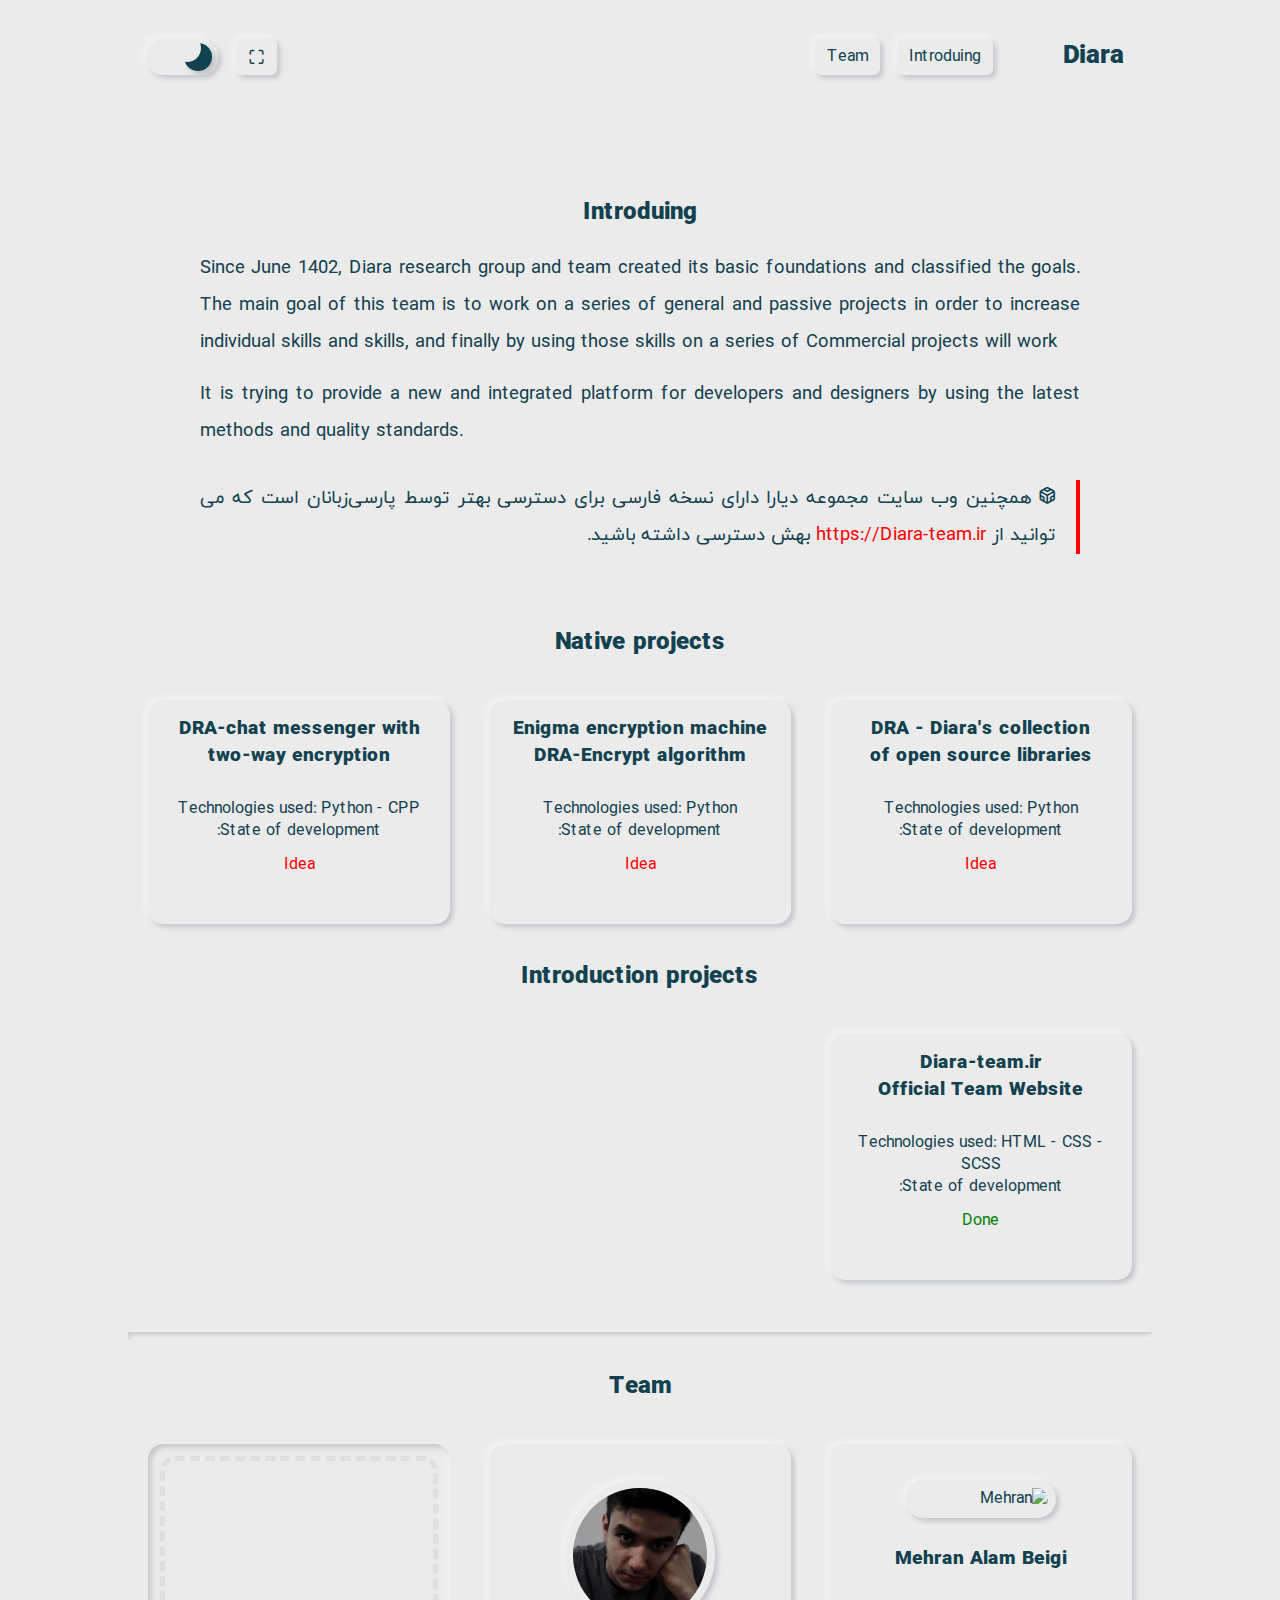
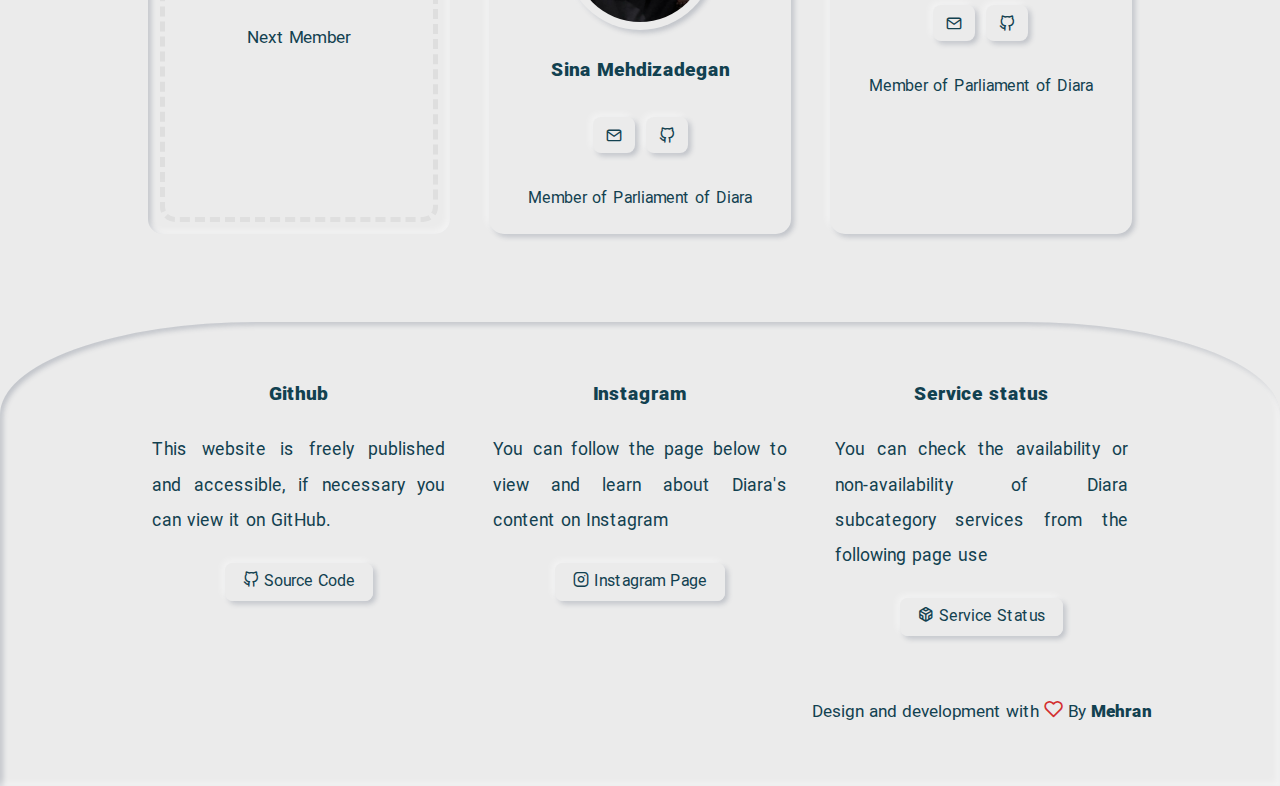
==== en-index.html @ 8d0b40ff "Update en-index.html" ====
<!doctype html>
<html lang="en">

<head>
    <meta charset="UTF-8">
    <meta name="viewport"
        content="width=device-width, user-scalable=no, initial-scale=1.0, maximum-scale=1.0, minimum-scale=1.0">
    <meta http-equiv="X-UA-Compatible" content="ie=edge">
    <title>Diara - En version</title>
    <meta name="description" content="Medical and programming service">
    <meta name="author" content="mehranalam">
    <meta property="og:locale" content="fa_IR" />
    <meta property="og:type" content="website" />
    <meta property="og:title" content="Diara" />
    <meta property="og:description" content="Medical and programming service" />
    <meta property="og:site_name" content="diara" />
    <meta property="og:image" content="/icons/android-icon-192x192.png" />
    <meta name="twitter:card" content="summary" />
    <meta name="twitter:description" content="Medical and programming service" />
    <meta name="twitter:title" content="Diara" />
    <link rel="apple-touch-icon" sizes="57x57" href="/icons/apple-icon-57x57.png">
    <link rel="apple-touch-icon" sizes="60x60" href="/icons/apple-icon-60x60.png">
    <link rel="apple-touch-icon" sizes="72x72" href="/icons/apple-icon-72x72.png">
    <link rel="apple-touch-icon" sizes="76x76" href="/icons/apple-icon-76x76.png">
    <link rel="apple-touch-icon" sizes="114x114" href="/icons/apple-icon-114x114.png">
    <link rel="apple-touch-icon" sizes="120x120" href="/icons/apple-icon-120x120.png">
    <link rel="apple-touch-icon" sizes="144x144" href="/icons/apple-icon-144x144.png">
    <link rel="apple-touch-icon" sizes="152x152" href="/icons/apple-icon-152x152.png">
    <link rel="apple-touch-icon" sizes="180x180" href="/icons/apple-icon-180x180.png">
    <link rel="icon" type="image/png" sizes="192x192" href="/icons/android-icon-192x192.png">
    <link rel="icon" type="image/png" sizes="32x32" href="/icons/favicon-32x32.png">
    <link rel="icon" type="image/png" sizes="96x96" href="/icons/favicon-96x96.png">
    <link rel="icon" type="image/png" sizes="16x16" href="/icons/favicon-16x16.png">
    <link rel="manifest" href="/manifest.json">
    <meta name="msapplication-TileColor" content="#ebebeb">
    <meta name="msapplication-TileImage" content="/ms-icon-144x144.png">
    <meta name="theme-color" content="#ebebeb">
    <meta name="google-site-verification" content="PTaoykVAQlFU-98_BluD-7KfIYrSKYPTLmRL6Z1cUIw" />
    <link rel="stylesheet" href="css/app.css?ver=1.0.4">
    <script src="js/bundle.js"></script>
</head>

<body>

    <script>
        NProgress.start();

        document.onkeydown = function (e) {
            if (event.keyCode == 123) {
                return false;
            }
            if (e.ctrlKey && e.shiftKey && e.keyCode == 'I'.charCodeAt(0)) {
                return false;
            }
            if (e.ctrlKey && e.shiftKey && e.keyCode == 'C'.charCodeAt(0)) {
                return false;
            }
            if (e.ctrlKey && e.shiftKey && e.keyCode == 'J'.charCodeAt(0)) {
                return false;
            }
            if (e.ctrlKey && e.keyCode == 'U'.charCodeAt(0)) {
                return false;
            }
        }

        window.addEventListener("contextmenu", e => {
            e.preventDefault();
            return false;
        });
    </script>

    <div class="holder">

        <header id="header">

            <a href="/" id="brand">
                <h1 class="bold">Diara</h1>
            </a>

            <ul id="widgets">
                <li class="neumorph-1 clickable desktop-only toggle-screen" title="حالت تمام‌صفحه"><i
                        class="icon-maximize toggle-screen-icon"></i></li>
                <li class="toggle-btn" id="mode-switch">
                    <input type="checkbox" id="mode-switch-toggle" checked>
                    <span></span>
                </li>
            </ul>

            <ul id="menu" class="tablet-and-up">
                <li class="neumorph-1 clickable"><a href="#section-intro">Introduing</a></li>
                <li class="neumorph-1 clickable"><a href="#section-team">Team</a></li>
            </ul>

        </header>

        <section id="section-intro" class="sections">
            <div id="intro-container">
                <h2>Introduing</h2>

                <p dir="ltr">
                    Since June 1402, Diara research group and team created its basic foundations and classified the
                    goals. The main goal of this team is to work on a series of general and passive projects in order to
                    increase individual skills and skills, and finally by using those skills on a series of Commercial
                    projects will work
                </p>

                <p dir="ltr" style="margin-top: 16px;">
                    It is trying to provide a new and integrated platform for developers and designers by using the
                    latest methods and quality standards.
                </p>

                <p dir="rtl" style="margin-top: 30px; border-right: 4px solid red; padding-right: 20px;"><i
                        class="icon-codesandbox"></i>
                    همچنین وب سایت مجموعه دیارا دارای نسخه فارسی برای دسترسی بهتر توسط پارسی‌زبانان است که می توانید از
                    <a style="color: red;" دسترسی داشته باشید. href="index.html">https://Diara-team.ir</a> بهش دسترسی
                    داشته باشید.</p>

            </div>
            </section>
        
        <section id="section-team" class="sections">

            <h2 class="title">Native projects</h2>

            <ul id="team-ul">
                <li class="neumorph-1 item-team">
                    <a href="https://github.com/Diara-Token/DRA" target="_blank">
                        <h3>DRA - Diara's collection <br> of open source libraries</h3>
                    </a>
                    <span>Technologies used: Python<br>State of development: <span style="color: red;">Idea</span></span>
                </li>

                <li class="neumorph-1 item-team">
                    <a href="https://github.com/Diara-Token/Enigma" target="_blank">
                        <h3>Enigma encryption machine<br>DRA-Encrypt algorithm</h3>
                    </a>
                    <span>Technologies used: Python<br>State of development: <span style="color: red;">Idea</span></span>
                </li>
                <li class="neumorph-1 item-team">
                    <a href="" target="_blank">
                        <h3>DRA-chat messenger with<br>two-way encryption</h3>
                    </a>
                    <span>Technologies used: Python - CPP<br>State of development: <span style="color: red;">Idea</span></span>
                </li>
            </ul>

            <h2 style="margin-top: 20px;" class="title">Introduction projects</h2>
            <ul id="team-ul">

                <li class="neumorph-1 item-team">
                    <a href="https://github.com/diara-token/diara.ir" target="_blank">
                        <h3>Diara-team.ir<br>Official Team Website</h3>
                    </a>
                    <span>Technologies used: HTML - CSS - SCSS<br>State of development: <span style="color: green;">Done</span></span>
                </li>
            </ul>
        </section>

        <hr>

        <section id="section-team" class="sections">

            <h2 class="title">Team</h2>

            <ul id="team-ul">
                <li class="neumorph-1 item-team">
                    <img class="neumorph-1 no-select" src="https://avatars.githubusercontent.com/u/77109284?v=4" alt="Mehran">
                    <a href="profile/mehran.html" target="_blank">
                        <h3>Mehran Alam Beigi</h3>
                    </a>
                    <ul>
                        <li class="neumorph-1 clickable"><a href="https://github.com/mehranalam" target="_blank"><i class="icon-github"></i></a></li>
                        <li class="neumorph-1 clickable"><a href="mailto:mehraxxn@gmail.com" target="_blank"><i class="icon-mail"></i></a></li>
                    </ul>
                    <span>Member of Parliament of Diara</span>
                </li>                
                
                <li class="neumorph-1 item-team" id="point-h">
                    <img class="neumorph-1 no-select" src="assets/images/team/IMG_20240202_164024_997.jpg" alt="sina">
                    <a href="profile/sina.html" target="_blank">
                        <h3>Sina Mehdizadegan</h3>
                    </a>
                    <ul>
                        <!-- 
                        <li class="neumorph-1 clickable"><a href="/" target="_blank"><i class="icon-instagram"></i></a>
                        </li>
                        <li class="neumorph-1 clickable"><a href="/" target="_blank"><i class="icon-tel2"></i></a></li>
                        -->
                        <li class="neumorph-1 clickable"><a href="https://github.com/ssinamm" target="_blank"><i class="icon-github"></i></a>
                        </li>
                        <li class="neumorph-1 clickable"><a href="/" target="_blank"><i class="icon-mail"></i></a></li>
                    </ul>
                    <span>Member of Parliament of Diara</span>
                </li>
                

                <li class="neumorph-1 item-team inset-1 empty">
                    <p>Next Member</p>
                </li>
            </ul>

        </section>

    </div>

    <footer class="neumorph-1 inset-1">
        <div class="holder">

            <ul>
                <li>
                    <h4>Service status</h4>

                    <p dir="ltr">You can check the availability or non-availability of Diara subcategory services from
                        the following page
                        use</p>

                    <a class="neumorph-1 clickable" href="https://status.diara.ir" target="_blank">
                        <i class="icon-codesandbox"></i>
                        Service Status
                    </a>
                </li>

                <li>
                    <h4>Instagram</h4>

                    <p dir="ltr">You can follow the page below to view and learn about Diara's content on Instagram</p>

                    <a class="neumorph-1 clickable" href="https://instagram.com/Diara_token" target="_blank">
                        <i class="icon-instagram"></i>
                        Instagram Page
                    </a>
                </li>

                <li>
                    <h4>Github</h4>

                    <p dir="ltr">This website is freely published and accessible, if necessary you can view it on
                        GitHub.</p>

                    <a class="neumorph-1 clickable" href="https://github.com/diara-token/diara.ir" target="_blank">
                        <i class="icon-github"></i>
                        Source Code
                    </a>
                </li>
            </ul>

            <p align="center" id="copyright">Design and development with <i class="icon-heart"></i> By <a
                    href="https://github.com/Mehranalam" target="_blank">Mehran</a></p>
        </div>
    </footer>

            </div>
    <div id="back-to-top"><i class="icon-chevron-up"></i></div>

    <div id="fake-blur"></div>

    <script>
        let targets = [
            ['iphone-container', 'point-b', 800, 'bottom', 'bottom'],
            ['point-b', 'point-c', -250, 'right', 'bottom'],
            ['point-c', 'point-d', -250, 'right', 'top'],
            ['point-d', 'point-e', 200, 'bottom', 'bottom'],
            ['point-e', 'point-g', -200, 'right', 'top'],
            // [ 'point-f', 'point-g', 500, 'bottom', 'right' ],
            ['point-g', 'point-h', 1000, 'bottom', 'right'],
        ];

        let toggle_screens = document.getElementsByClassName('toggle-screen');
        let toggle_screen_icons = document.getElementsByClassName('toggle-screen-icon');

        for (let x = 0; x < toggle_screens.length; x++) {

            toggle_screens[x].addEventListener('click', function () {

                var elem = elem || document.documentElement;
                if (!document.fullscreenElement && !document.mozFullScreenElement &&
                    !document.webkitFullscreenElement && !document.msFullscreenElement) {
                    if (elem.requestFullscreen) {
                        elem.requestFullscreen();
                    } else if (elem.msRequestFullscreen) {
                        elem.msRequestFullscreen();
                    } else if (elem.mozRequestFullScreen) {
                        elem.mozRequestFullScreen();
                    } else if (elem.webkitRequestFullscreen) {
                        elem.webkitRequestFullscreen(Element.ALLOW_KEYBOARD_INPUT);
                    }
                } else {
                    if (document.exitFullscreen) {
                        document.exitFullscreen();
                    } else if (document.msExitFullscreen) {
                        document.msExitFullscreen();
                    } else if (document.mozCancelFullScreen) {
                        document.mozCancelFullScreen();
                    } else if (document.webkitExitFullscreen) {
                        document.webkitExitFullscreen();
                    }
                }

            })

        }

        let Fullscreen = false;

        document.addEventListener("fullscreenchange", function () {
            if (Fullscreen) {
                for (let x = 0; x < toggle_screens.length; x++) {
                    toggle_screen_icons[x].classList.remove('icon-minimize');
                    toggle_screens[x].classList.remove('inset-1');
                    toggle_screen_icons[x].classList.add('icon-maximize');
                    toggle_screens[x].title = "حالت تمام‌صفحه";
                }
                Fullscreen = false;
            } else {
                for (let x = 0; x < toggle_screens.length; x++) {
                    toggle_screen_icons[x].classList.remove('icon-maximize');
                    toggle_screen_icons[x].classList.add('icon-minimize');
                    toggle_screens[x].classList.add('inset-1');
                    toggle_screens[x].title = "حالت عادی";
                }
                Fullscreen = true;
            }
        });

        var _Cookies$get;

        let Mode = (_Cookies$get = Cookies.get('developix-mode')) !== null && _Cookies$get !== void 0 ? _Cookies$get : 'light';

        const ModeSwitch = document.getElementById('mode-switch-toggle');

        ModeSwitch.addEventListener('change', (event) => {
            SwitchMode();
        });

        const SwitchMode = (reverse = false) => {

            if (reverse) {
                if (Mode === 'light') {
                    setLightMode();
                } else {
                    setDarkMode();
                }
            } else {
                if (Mode === 'light') {
                    setDarkMode();
                } else {
                    setLightMode();
                }
            }

        };

        const setDarkMode = () => {
            document.body.classList.add('dark');
            Cookies.set('developix-mode', 'dark', { expires: 30, path: '' });
            Mode = 'dark';
            ModeSwitch.checked = false;
            document.querySelector("meta[name=theme-color]").setAttribute("content", "#2d2d2d");
            document.querySelector("meta[name=msapplication-TileColor]").setAttribute("content", "#2d2d2d");
            NotifyMode('dark');
        };

        const setLightMode = () => {
            document.body.classList.remove('dark');
            Cookies.set('developix-mode', 'light', { expires: 30, path: '' });
            Mode = 'light';
            ModeSwitch.checked = true;
            document.querySelector("meta[name=theme-color]").setAttribute("content", "#ebebeb");
            document.querySelector("meta[name=msapplication-TileColor]").setAttribute("content", "#ebebeb");
            NotifyMode('light');
        };

        SwitchMode(true);

        window.addEventListener("storage", ReceiveMode);

        function NotifyMode(message) {
            localStorage.setItem('message', JSON.stringify(message));
        }

        function ReceiveMode(ev) {
            if (ev.key === 'message') {
                let message = JSON.parse(ev.newValue);

                switch (message) {
                    case "dark":
                        setDarkMode();
                        break;
                    case "light":
                        setLightMode();
                        break;
                }

            }
        }

        function DrawArrow(a, b, d4 = null, start, end) {

            let line_svg = document.createElementNS("http://www.w3.org/2000/svg", "svg");
            line_svg.setAttribute("viewBox", "0 0 " + document.body.offsetWidth + " " + Math.max(document.body.scrollHeight, document.body.offsetHeight, document.documentElement.clientHeight, document.documentElement.scrollHeight, document.documentElement.offsetHeight));
            line_svg.classList.add('line-svg');

            let path = document.createElementNS('http://www.w3.org/2000/svg', 'path');

            let d1, d2, d3, d5, d6;

            if (start === 'bottom') {

                d1 = a.offsetLeft + (a.offsetWidth / 2);
                d2 = a.offsetTop + a.offsetHeight;

            } else if (start === 'left') {

                d1 = a.offsetLeft + 10;
                d2 = a.offsetTop + (a.offsetHeight / 2);

            } else if (start === 'right') {

                d1 = a.offsetLeft + a.offsetWidth - 10;
                d2 = a.offsetTop + (a.offsetHeight / 2);

            } else if (start === 'top') {

                d1 = a.offsetLeft + (a.offsetWidth / 2);
                d2 = a.offsetTop + 10;

            }

            if (end === 'bottom') {

                d5 = (b.offsetLeft + (b.offsetWidth / 2)) - d1;
                d6 = (b.offsetTop + b.offsetHeight) - d2;

            } else if (end === 'left') {

                d5 = (b.offsetLeft) - d1;
                d6 = (b.offsetTop + (b.offsetHeight / 2)) - d2;

            } else if (end === 'right') {

                d5 = (b.offsetLeft + b.offsetWidth) - d1;
                d6 = (b.offsetTop + (b.offsetHeight / 2)) - d2;

            } else if (end === 'top') {

                d5 = (b.offsetLeft + (b.offsetWidth / 2)) - d1;
                d6 = (b.offsetTop) - d2 + 10;
            }


            d3 = d5 / 2;

            if (d4 === null) {
                d4 = d5;
            }

            let d = `M ${d1} ${d2} q ${d3} ${d4} ${d5} ${d6}`;

            path.setAttributeNS(null, "d", d);
            path.setAttribute('stroke', 'gray');
            path.setAttribute('stroke-width', '5');
            path.setAttribute('stroke-dasharray', '10');
            path.setAttribute('fill', 'none');

            line_svg.appendChild(path);
            document.body.appendChild(line_svg);

        }

        function DrawArrows() {

            let CurrentArrows = document.querySelectorAll('.line-svg');

            for (let i = 0; i < CurrentArrows.length; i++) {

                CurrentArrows[i].remove();

            }

            for (let i = 0; i < targets.length; i++) {

                setTimeout(function () {
                    DrawArrow(document.getElementById(targets[i][0]), document.getElementById(targets[i][1]), targets[i][2], targets[i][3], targets[i][4]);
                }, 250);

            }

        }

        window.addEventListener('resize', function () {
            DrawArrows();
        });

        let images = [];

        function PreloadImages() {
            for (let i = 0; i < arguments.length; i++) {
                images[i] = new Image();
                images[i].src = PreloadImages.arguments[i];
            }
        }

        function HandleWebsiteItemClick() {

            if (!(this.classList.contains('open')) && !(document.body.classList.contains('blur'))) {

                let img = this.children[1].children[0];
                if (img.src.endsWith('-Thumbnail.png')) {
                    img.src = img.src.replace('-Thumbnail.png', '.png');
                }

                this.classList.remove('clickable');
                this.classList.add('open');

                setTimeout(function () {
                    document.getElementById('fake-blur').style.display = 'block';
                    document.body.classList.add('blur');
                }, 100);

                this.children[0].addEventListener('click', function () {
                    CloseWebsitePopup(this.parentElement);
                });

            }

        }

        function CloseWebsitePopup(element) {

            let img = element.children[1].children[0];
            if (!(img.src.endsWith('-Thumbnail.png'))) {
                img.src = img.src.replace('.png', '-Thumbnail.png');
            }

            element.classList.add('clickable');

            element.classList.remove('open');

            setTimeout(function () {
                document.getElementById('fake-blur').style.display = 'none';
                document.body.classList.remove('blur');
            }, 100);

        }

        let website_items = document.querySelectorAll('.item-website');

        for (let i = 0; i < website_items.length; i++) {

            website_items[i].addEventListener('click', HandleWebsiteItemClick);

        }

        document.getElementById('fake-blur').addEventListener('click', function () {

            CloseWebsitePopup(document.querySelector('.open'));

        });

        PreloadImages(
            "assets/images/screenshots/Ronio.png",
            "assets/images/screenshots/Smusher.png",
            "assets/images/screenshots/Filito.png",
        );

        DrawArrows();

        function ScrollEvent() {

            if (window.scrollY <= 200) {

                document.getElementById('back-to-top').style.display = 'none';

            } else {

                document.getElementById('back-to-top').style.display = 'block';

            }

        }

        document.addEventListener('scroll', ScrollEvent);

        document.getElementById('back-to-top').addEventListener('click', function () {
            window.scrollTo({ top: 0, behavior: 'smooth' });
        });
    </script>

    <!-- Global site tag (gtag.js) - Google Analytics -->
    <script async src="https://www.googletagmanager.com/gtag/js?id=G-DR2YQLRZVB"></script>
    <script>
        window.dataLayer = window.dataLayer || [];
        function gtag() { dataLayer.push(arguments); }
        gtag('js', new Date());

        gtag('config', 'G-DR2YQLRZVB');
    </script>

    <script>NProgress.done()</script>

</body>

</html>
---- css/app.css ----
@charset "UTF-8";
@font-face {
  font-family: "IRANYekan";
  font-weight: normal;
  src: url("../assets/fonts/IRANYekan/woff/IRANYekanWebRegular.woff") format("woff");
}
@font-face {
  font-family: "IRANYekan";
  font-weight: bold;
  src: url("../assets/fonts/IRANYekan/woff/IRANYekanWebExtraBold.woff") format("woff");
}
@font-face {
  font-family: "Developix";
  src: url("../assets/fonts/Developix/Developix.eot?b05ak6");
  src: url("../assets/fonts/Developix/Developix.eot?b05ak6#iefix") format("embedded-opentype"), url("../assets/fonts/Developix/Developix.ttf?b05ak6") format("truetype"), url("../assets/fonts/Developix/Developix.woff?b05ak6") format("woff"), url("../assets/fonts/Developix/Developix.svg?b05ak6#Developix") format("svg");
  font-weight: normal;
  font-style: normal;
  font-display: block;
}
[class^=icon-], [class*=" icon-"] {
  /* use !important to prevent issues with browser extensions that change fonts */
  font-family: "Developix" !important;
  speak: never;
  font-style: normal;
  font-weight: normal;
  font-variant: normal;
  text-transform: none;
  line-height: 1;
  -webkit-font-smoothing: antialiased;
  -moz-osx-font-smoothing: grayscale;
}

.icon-seo:before {
  content: "\e900";
}

.icon-react:before {
  content: "\e901";
}

.icon-vue-dot-js:before {
  content: "\e902";
}

.icon-cplusplus:before {
  content: "\e903";
}

.icon-chevron-up:before {
  content: "\e904";
}

.icon-maximize:before {
  content: "\e905";
}

.icon-minimize:before {
  content: "\e906";
}

.icon-star:before {
  content: "\e907";
}

.icon-wordpress:before {
  content: "\e908";
}

.icon-aperture:before {
  content: "\e909";
}

.icon-linux-2:before {
  content: "\e90a";
}

.icon-codesandbox:before {
  content: "\e90b";
}

.icon-command:before {
  content: "\e90c";
}

.icon-tel2:before {
  content: "\e90d";
}

.icon-zap:before {
  content: "\e90e";
}

.icon-user:before {
  content: "\e90f";
}

.icon-github:before {
  content: "\e910";
}

.icon-ga4:before {
  content: "\e911";
}

.icon-globe:before {
  content: "\e912";
}

.icon-user-check:before {
  content: "\e913";
}

.icon-py:before {
  content: "\e914";
}

.icon-heart:before {
  content: "\e915";
}

.icon-user-plus:before {
  content: "\e916";
}

.icon-alert-circle:before {
  content: "\e917";
}

.icon-home:before {
  content: "\e918";
}

.icon-instagram:before {
  content: "\e919";
}

.icon-alert-octagon:before {
  content: "\e91a";
}

.icon-life-buoy:before {
  content: "\e91b";
}

.icon-pen-tool:before {
  content: "\e91c";
}

.icon-settings:before {
  content: "\e91d";
}

.icon-shield:before {
  content: "\e91e";
}

.icon-slack:before {
  content: "\e91f";
}

.icon-smartphone:before {
  content: "\e920";
}

.icon-terminal:before {
  content: "\e921";
}

.icon-mail:before {
  content: "\e922";
}

.icon-php-elephant:before {
  content: "\e923";
}

.icon-rocket:before {
  content: "\e924";
}

.icon-business:before {
  content: "\e925";
}

.icon-csharp:before {
  content: "\e926";
}

.icon-go:before {
  content: "\e927";
}

.icon-java:before {
  content: "\e928";
}

.icon-deno:before {
  content: "\e929";
}

.icon-node-dot-js:before {
  content: "\e92a";
}

.icon-flutter:before {
  content: "\e92b";
}

.normal {
  font-weight: normal;
}

.bold {
  font-weight: bold;
}

:root {
  --bg-color: rgb(235, 235, 235);
  --color: #124150;
  --accent: #D32F2F;
  --neu-shadow-0: -12px -12px 12px #FFFFFF73, 12px 12px 12px rgba(45,65,85,0.3);
  --neu-shadow-inset-0: inset -12px -12px 12px #FFFFFF73, inset 12px 12px 12px rgba(45,65,85,0.3);
  --neu-shadow-1: -3px -3px 7px #FFFFFF73, 3px 3px 5px rgba(94,104,121,0.3);
  --neu-shadow-inset-1: inset -3px -3px 7px #FFFFFF73, inset 3px 3px 5px rgba(94,104,121,0.3);
  --neu-shadow-2: -5px -5px 7px #FFFFFF73, 5px 5px 7px rgba(85,95,105,0.3);
  --neu-shadow-inset-2: inset -5px -5px 7px #FFFFFF73, inset 5px 5px 7px rgba(85,95,105,0.3);
  --color-mode-switch-bg: rgb(235, 235, 235);
  --color-mode-light-switch-bg: #124150;
  --dashed-color: rgba(0,0,0,0.05);
  --symbol-red: #D32F2F;
  --symbol-green: #43A047;
  --symbol-blue: #1976D2;
  --symbol-yellow: #FFA000;
  --iphone-frame: #404040;
}

* {
  margin: 0;
  padding: 0;
  box-sizing: border-box;
  transition: background-color 0.15s, color 0.15s, fill 0.15s;
  -webkit-touch-callout: none;
  -webkit-user-select: none;
  -khtml-user-select: none;
  -moz-user-select: none;
  -ms-user-select: none;
  user-select: none;
  color: var(--color);
}

html {
  font-size: 16px;
}

body {
  background: var(--bg-color);
  font-family: "IRANYekan", serif;
  direction: rtl;
  width: 100vw !important;
  max-width: 100vw !important;
  overflow-x: hidden !important;
}

body.dark {
  --bg-color: rgb(45, 45, 45);
  --color: #f5f5f5;
  --accent: #FFA000;
  --color-mode-switch-bg: rgb(45, 45, 45);
  --color-mode-light-switch-bg: rgb(235, 235, 235);
  --dashed-color: rgba(255,255,255,0.15);
  --neu-shadow-0: -12px -12px 12px #a0a0a050, 12px 12px 12px rgba(45,45,45,0.5);
  --neu-shadow-inset-0: inset -12px -12px 12px #a0a0a050, inset 12px 12px 12px rgba(45,45,45,0.5);
  --neu-shadow-1: -3px -3px 18px #a0a0a035, 3px 3px 18px rgba(45,45,45,0.5);
  --neu-shadow-inset-1: inset -3px -3px 12px #a0a0a050, inset 3px 3px 12px rgba(45,45,45,0.5);
  --neu-shadow-2: -5px -5px 7px #a0a0a050, 5px 5px 7px rgba(45,45,45,0.5);
  --neu-shadow-inset-2: inset -5px -5px 7px #a0a0a050, inset 5px 5px 7px rgba(45,45,45,0.5);
}
body.dark #svg-frame {
  fill: #454545;
}

body.blur {
  height: 100vh;
  overflow-y: hidden;
}

body.blur .neumorph-1:not(.open), body.blur .neumorph-2:not(.open), body.blur .neumorph-0:not(.open) {
  filter: blur(10px);
}

body::-webkit-scrollbar {
  width: 12px;
}

body::-webkit-scrollbar-track {
  -webkit-box-shadow: inset 0 0 6px rgba(0, 0, 0, 0.3);
  -moz-box-shadow: inset 0 0 6px rgba(0, 0, 0, 0.3);
  box-shadow: inset 0 0 6px rgba(0, 0, 0, 0.3);
}

body::-webkit-scrollbar-thumb {
  background-color: darkgrey;
  outline: 1px solid slategrey;
}

::selection {
  background: #3BB9FF;
  color: white;
}

input::-webkit-outer-spin-button, input::-webkit-inner-spin-button {
  -webkit-appearance: none;
  margin: 0;
}

input[type=number] {
  -moz-appearance: textfield;
}

.no-select {
  -webkit-user-select: none;
  -moz-user-select: none;
  -ms-user-select: none;
  user-select: none;
  pointer-events: none;
}

a {
  text-decoration: none;
}

ul {
  list-style: none;
}

label {
  cursor: pointer;
}

.holder {
  width: 1024px;
  margin: auto;
}

.neumorph-0 {
  background: var(--bg-color);
  box-shadow: var(--neu-shadow-0);
  transition: box-shadow 0.25s ease-in-out;
}

.inset-0, .neumorph-0.clickable:hover, .neumorph-0.clickable:focus {
  box-shadow: var(--neu-shadow-inset-0);
}

.neumorph-1 {
  background: var(--bg-color);
  box-shadow: var(--neu-shadow-1);
  transition: box-shadow 0.25s ease-in-out;
}

.inset-1, .neumorph-1.clickable:hover, .neumorph-1.clickable:focus {
  box-shadow: var(--neu-shadow-inset-1);
}

.neumorph-2 {
  background: var(--bg-color);
  box-shadow: var(--neu-shadow-2);
  transition: box-shadow 0.25s ease-in-out;
}

.inset-2, .neumorph-2.clickable:hover, .neumorph-2.clickable:focus {
  box-shadow: var(--neu-shadow-inset-2);
}

.clickable {
  cursor: pointer;
}

#header {
  padding: 36px 12px 124px;
}
#header #brand {
  float: right;
  height: 42px;
}
#header #brand #dp-logo {
  float: right;
  height: 42px;
}
#header #brand #dp-logo * {
  fill: var(--color);
}
#header #brand h1 {
  float: right;
  font-size: 1.625rem;
  margin-right: 16px;
  line-height: 42px;
  height: 42px;
}
#header #brand:hover h1 {
  color: var(--accent);
}
#header #brand:hover #dp-logo * {
  fill: var(--accent);
}
#header #menu {
  float: right;
  margin-right: 64px;
}
#header #widgets {
  float: left;
  direction: ltr;
}
#header #widgets li {
  padding: 0 12px;
}
#header #widgets li i {
  line-height: 36px;
  height: 36px;
  font-size: 1.0625rem;
}
#header ul li {
  display: inline-block;
  height: 36px;
  line-height: 36px;
  margin: 3px 6px;
  border-radius: 6px;
}
#header ul li a {
  padding: 0 12px;
  font-size: 1rem;
}
#header ul li:hover a, #header ul li:hover i {
  color: var(--accent);
}

.toggle-btn {
  position: relative;
  float: left;
  width: 72px;
  height: 36px;
  border-radius: 40px !important;
  overflow: hidden !important;
  direction: ltr !important;
  margin-right: 12px !important;
  box-shadow: var(--neu-shadow-1);
}
.toggle-btn * {
  direction: ltr !important;
}
.toggle-btn *:before, .toggle-btn *:after {
  direction: ltr !important;
}
.toggle-btn input[type=checkbox] {
  width: 100%;
  height: 100%;
  position: absolute;
  top: 0;
  left: 0;
  right: 0;
  bottom: 0;
  margin: 0;
  cursor: pointer;
  opacity: 0;
  z-index: 2;
  overflow: hidden !important;
}

#mode-switch span {
  position: absolute;
  top: 0;
  right: 0;
  bottom: 0;
  left: 0;
  overflow: hidden !important;
  opacity: 1;
  background-color: #fff;
  border-radius: 40px;
  transition: 0.2s ease background-color, 0.2s ease opacity;
}

#mode-switch span:before, #mode-switch span:after {
  content: "";
  position: absolute;
  top: 4px;
  width: 28px;
  height: 28px;
  border-radius: 50%;
  transition: 0.5s ease transform, 0.2s ease background-color;
  overflow: hidden !important;
}

#mode-switch span:before {
  background-color: var(--color-mode-light-switch-bg);
  transform: translate(-28px, 0px);
  z-index: 1;
  overflow: hidden !important;
}

#mode-switch span:after {
  background-color: var(--color-mode-switch-bg);
  transform: translate(4px, 0px);
  z-index: 0;
  overflow: hidden !important;
  box-shadow: var(--neu-shadow-2);
}

#mode-switch input[type=checkbox]:checked + span {
  background-color: var(--color-mode-switch-bg);
  overflow: hidden !important;
}

#mode-switch input[type=checkbox]:active + span {
  opacity: 0.5;
  overflow: hidden !important;
}

#mode-switch input[type=checkbox]:checked + span:before {
  background-color: var(--color-mode-switch-bg);
  transform: translate(27px, -9px);
  overflow: hidden !important;
}

#mode-switch input[type=checkbox]:checked + span:after {
  background-color: var(--color-mode-light-switch-bg);
  transform: translate(38px, 0px);
  overflow: hidden !important;
}

.sections {
  float: right;
  width: 100%;
  padding: 24px 0 36px;
}
.sections .title {
  float: right;
  width: 100%;
  margin: 0 0 24px;
  padding: 0;
  text-align: center;
  font-size: 1.5rem;
}

#a, #b {
  float: right;
  background: red;
  margin: 256px;
  text-align: center;
  padding: 32px;
  color: white;
}

#b {
  background: blue;
  margin: 512px;
}

#fake-blur {
  position: fixed;
  top: 0;
  bottom: 0;
  left: 0;
  right: 0;
  z-index: 5;
  display: none;
  background: var(--bg-color);
  opacity: 0.5;
}

hr {
  float: right;
  width: 100%;
  margin: 0 0 6px;
  outline: none;
  border: none;
  box-shadow: var(--neu-shadow-inset-1);
  height: 8px;
  background: var(--bg-color);
}

.line-svg {
  position: absolute;
  top: 0;
  left: 0;
  right: 0;
  z-index: -1;
}
.line-svg path {
  stroke: var(--dashed-color);
}

#section-intro #iphone-container {
  float: left;
  width: 40%;
}
#section-intro #iphone-container svg {
  float: right;
  width: 100%;
}
#section-intro #intro-container {
  float: right;
  width: 86%;
  margin: 12px 7%;
}
#section-intro #intro-container h2 {
  text-align: center;
  margin-bottom: 20px;
}
#section-intro #intro-container p {
  float: right;
  width: 100%;
  font-size: 1.15rem;
  line-height: 2;
  text-align: justify;
}

#section-groups ul {
  float: right;
  width: 100%;
  padding: 24px 0 0;
}
#section-groups ul li {
  float: right;
  width: 21%;
  margin: 18px 2%;
  border-radius: 15px;
  padding: 0;
}
#section-groups ul li a {
  float: right;
  width: 100%;
  padding: 12px;
}
#section-groups ul li a:hover i {
  color: var(--accent);
}
#section-groups ul li a i {
  float: right;
  width: 100%;
  font-size: 2.5rem;
  text-align: center;
  padding: 24px 0;
  transition: color 0.25s;
}
#section-groups ul li a h3 {
  float: right;
  width: 100%;
  font-size: 1rem;
  text-align: center;
}
#section-groups ul li a span {
  float: right;
  width: 100%;
  font-size: 0.925rem;
  padding: 16px 0 12px;
  text-align: center;
}

#section-websites ul {
  float: right;
  width: 100%;
  padding: 24px 0 0;
}
#section-websites ul li {
  float: left;
  width: 30%;
  margin: 16px 1.6666%;
  padding: 12px;
  border-radius: 20px;
  overflow: hidden;
  transition: all 0.15s;
  direction: ltr;
}
#section-websites ul li:hover img, #section-websites ul li:focus img {
  opacity: 0.9;
}
#section-websites ul li:hover h3, #section-websites ul li:focus h3 {
  color: var(--accent);
}
#section-websites ul li button, #section-websites ul li a {
  display: none;
}
#section-websites ul li div {
  border-radius: 20px;
  overflow: hidden;
}
#section-websites ul li img {
  float: left;
  width: 100%;
  padding: 0;
  margin: 0;
  transition: opacity 0.15s;
}
#section-websites ul li h3 {
  float: right;
  width: 100%;
  padding: 16px 0 8px;
  text-align: center;
  margin: 0;
  font-size: 1.2rem;
}
#section-websites ul li.open {
  position: fixed;
  z-index: 10;
  width: 1024px;
  overflow-y: scroll;
  top: 16px;
  max-height: calc(100vh - 64px);
  left: calc(50vw - 536px);
}
#section-websites ul li.open div {
  overflow-y: scroll;
  width: 100%;
  max-height: 576px;
}
#section-websites ul li.open h3 {
  float: right;
  width: auto;
  text-align: right;
  padding-right: 24px;
}
#section-websites ul li.open a {
  float: left;
  display: block;
  font-size: 1rem;
  margin: 10px 0 0 6px;
  border-radius: 6px;
  padding: 8px 16px;
  box-shadow: var(--neu-shadow-1);
  cursor: pointer;
}
#section-websites ul li.open a:hover {
  box-shadow: var(--neu-shadow-inset-1);
}
#section-websites ul li.open button {
  box-shadow: -3px -3px 7px rgba(255, 255, 255, 0.4509803922), 3px 3px 5px rgba(45, 65, 85, 0.3);
  outline: none;
  border: none;
  background: var(--accent);
  float: right;
  width: 16px;
  height: 16px;
  display: block;
  border-radius: 100px;
  margin: 6px 6px 12px;
  cursor: pointer;
}
#section-websites ul li.open button:hover, #section-websites ul li.open button:focus {
  box-shadow: inset -3px -3px 7px rgba(255, 255, 255, 0.4509803922), inset 3px 3px 5px rgba(45, 65, 85, 0.3);
}

#section-bots ul {
  padding: 16px 5%;
  float: right;
  width: 100%;
  display: grid;
  grid-template-columns: repeat(2, 1fr);
  grid-gap: 0 24px;
}
#section-bots li {
  float: right;
  padding: 16px;
}
#section-bots li img {
  float: right;
  height: 108px;
  border-radius: 20px;
  padding: 8px;
  background: var(--bg-color);
  margin-bottom: 32px;
}
#section-bots li h3 {
  float: right;
  width: calc(100% - 108px);
  height: 108px;
  line-height: 108px;
  font-size: 1.25rem;
  padding-right: 16px;
}
#section-bots li p {
  float: right;
  width: 100%;
  font-size: 1.025rem;
  padding: 8px 0;
}
#section-bots li p::before {
  content: "⭕";
  display: inline-block;
  margin-left: 0.25rem;
}
#section-bots li a {
  float: right;
  border-radius: 8px;
  padding: 8px 16px;
  margin: 24px 0 0 24px;
}
#section-bots li a:hover {
  color: var(--accent);
}
#section-bots #bot-codilobot {
  position: relative;
}
#section-bots #bot-codilobot:before {
  content: "";
  position: absolute;
  width: 8px;
  margin: 16px 0;
  outline: none;
  border: none;
  box-shadow: var(--neu-shadow-inset-1);
  height: 100%;
  top: 0;
  right: -18px;
  background: var(--bg-color);
}

#section-team #team-ul {
  float: right;
  width: 100%;
  display: grid;
  grid-template-columns: repeat(3, 1fr);
  grid-gap: 0 4%;
  padding: 16px 2%;
}
#section-team li.item-team {
  overflow: hidden;
  border-radius: 15px;
}
#section-team li.item-team img {
  float: right;
  width: 50%;
  margin: 36px 25% 12px;
  border-radius: 100px;
  background: var(--bg-color);
  padding: 8px;
}
#section-team li.item-team h3 {
  float: right;
  width: 100%;
  font-size: 1.2rem;
  text-align: center;
  padding: 0;
  margin: 16px 0;
}
#section-team li.item-team h3:hover {
  color: var(--accent);
}
#section-team li.item-team ul {
  float: right;
  width: 100%;
  text-align: center;
  padding: 16px 0;
}
#section-team li.item-team ul li {
  width: 42px;
  height: 36px;
  line-height: 42px;
  text-align: center;
  display: inline-block;
  border-radius: 8px;
  margin: 0 3px;
}
#section-team li.item-team ul li a {
  float: right;
  width: 100%;
  height: 100%;
}
#section-team li.item-team ul li:hover i {
  color: var(--accent);
}
#section-team li.item-team span {
  float: right;
  width: 100%;
  text-align: center;
  padding: 12px 12px 24px;
}
#section-team li.empty {
  padding: 12px;
}
#section-team li.empty p {
  float: right;
  width: 100%;
  height: 100%;
  display: flex;
  flex-direction: column;
  justify-content: center;
  border: 5px dashed var(--dashed-color);
  border-radius: 15px;
  text-align: center;
  font-size: 1.075rem;
}

footer {
  float: right;
  width: 100%;
  margin: 36px 0 0;
  padding: 36px 0;
  border-radius: 20% 20% 0% 0%/20% 20% 0% 0%;
}
footer ul {
  float: right;
  width: 100%;
  padding: 12px 0 36px;
}
footer ul li {
  float: right;
  width: 33.33333%;
  margin: 0;
  padding: 12px 24px;
  text-align: center;
}
footer ul li p {
  float: right;
  width: 100%;
  font-size: 1.1rem;
  line-height: 2;
  text-align: justify;
  margin-bottom: 32px;
}
footer ul li h4 {
  float: right;
  width: 100%;
  font-size: 1.2rem;
  text-align: center;
  padding-bottom: 24px;
}
footer ul li a {
  padding: 8px 18px;
  border-radius: 8px;
}
footer ul li a:hover {
  color: var(--accent);
}
footer ul li a:hover i {
  color: var(--accent);
}
footer #EM-Copyright {
  float: left;
  line-height: 42px;
  height: 42px;
  width: 42px;
  margin: 16px 0;
  border-radius: 10px;
  border: none;
  text-align: center;
  transition: 0.15s all;
}
footer #EM-Copyright svg {
  margin-top: 9px;
  height: 24px;
}
footer #EM-Copyright svg path {
  transition: 0.15s all;
  fill: var(--accent);
}
footer #copyright {
  float: right;
  line-height: 42px;
  height: 42px;
  margin: 16px 0;
  font-size: 1.075rem;
}
footer #copyright i {
  color: var(--accent);
  font-size: 1.2rem;
}
footer #copyright a {
  font-weight: bold;
}
footer #copyright a:hover {
  color: var(--accent);
}

#section-intro-bot #intro-container {
  float: left;
  width: 55%;
  margin: 24px 5% 0 5%;
}
#section-intro-bot #intro-container h2 {
  float: right;
  width: 100%;
  margin: 0 0 18px;
  font-size: 1.5rem;
  text-align: right;
}
#section-intro-bot #intro-container p {
  float: right;
  width: 100%;
  font-size: 1.15rem;
  line-height: 2;
  text-align: justify;
}
#section-intro-bot .bot-image {
  float: right;
  width: 27%;
  margin: 0 6% 0 2%;
  border: 10px solid var(--bg-color);
  border-radius: 35px;
  overflow: hidden;
}

#section-levels .masonry {
  float: right;
  width: 33.33333%;
  margin: 0;
  padding: 0 24px;
}
#section-levels .masonry div {
  float: right;
  width: 100%;
  border-radius: 15px;
  margin: 18px 0;
  text-align: center;
}
#section-levels .masonry div i {
  float: right;
  width: 100%;
  font-size: 3.5rem;
  padding: 36px 0 12px;
}
#section-levels .masonry div h3 {
  float: right;
  width: 100%;
  padding: 12px 0;
  font-size: 1.2rem;
}
#section-levels .masonry div ul {
  float: right;
  width: 100%;
  padding: 0 0 16px;
}
#section-levels .masonry div ul li {
  float: right;
  width: 100%;
  padding: 6px 0;
  font-size: 1rem;
}

#section-basics li {
  float: right;
  width: 50%;
  padding: 16px;
}
#section-basics li div {
  float: right;
  width: 100%;
  border-radius: 12px;
  margin: 16px 0;
  padding: 16px;
}
#section-basics li div h3 {
  float: right;
  width: 100%;
  text-align: right;
  font-size: 1.2rem;
  padding: 6px 0 12px;
}
#section-basics li div p {
  float: right;
  width: 100%;
  font-size: 1rem;
  line-height: 2;
  text-align: justify;
}

#section-tutorials li {
  float: left;
  width: 30%;
  margin: 16px 1.6666%;
  position: relative;
}
#section-tutorials li h3 {
  float: right;
  width: 100%;
  text-align: center;
  font-size: 1.2rem;
  padding: 12px 0;
}

#section-commands ul li {
  float: left;
  width: 100%;
  margin: 16px 0;
}
#section-commands ul li i.symbol {
  float: left;
  font-size: 2rem;
  color: white;
  border-radius: 15px;
  padding: 12px;
  border: 6px solid var(--bg-color);
}
#section-commands ul li i.symbol.icon-alert-octagon {
  background: var(--symbol-red);
}
#section-commands ul li i.symbol.icon-alert-circle {
  background: var(--symbol-yellow);
}
#section-commands ul li i.symbol.icon-life-buoy {
  background: var(--symbol-green);
}
#section-commands ul li h4 {
  float: left;
  height: 72px;
  line-height: 72px;
  padding-left: 18px;
  font-size: 1.25rem;
}
#section-commands ul li h4 a {
  color: var(--accent);
  transition: opacity 0.15s;
}
#section-commands ul li h4 a:hover {
  opacity: 0.75;
}
#section-commands ul li p {
  float: right;
  width: 100%;
  text-align: justify;
  direction: rtl;
  font-size: 1.025rem;
  line-height: 2;
  padding: 12px 0;
}
#section-commands ul hr {
  width: 60%;
  margin: 16px 20%;
}
#section-commands ul table {
  float: right;
  width: 76%;
  margin: 16px 12%;
  border-radius: 12px;
  padding: 16px;
  text-align: center;
}
#section-commands ul table td {
  font-size: 0.925rem;
  padding: 8px 6px;
}
#section-commands ul table th {
  padding-bottom: 24px;
}
#section-commands .note {
  float: right;
  width: 100%;
  font-size: 0.975rem;
  line-height: 2;
  margin: 12px 0;
}
#section-commands .note::before {
  content: "*";
  color: var(--accent);
  float: right;
  padding-left: 8px;
}

.blue {
  background: var(--symbol-blue) !important;
}

iphone {
  float: right;
  width: 100%;
  margin: 12px 0;
  overflow: hidden;
  padding: 1px;
  border: 14px solid var(--iphone-frame);
  background: var(--iphone-frame);
  border-radius: 40px;
}
iphone video {
  float: left;
  width: 100%;
  padding: 0;
  margin: 0;
  min-height: 594.5806451613px;
  object-fit: cover;
  background-size: cover;
  background-position: inherit;
}
iphone::before {
  content: "";
  position: absolute;
  width: 6px;
  height: 24%;
  left: -3px;
  top: 15%;
  background: transparent;
  background: linear-gradient(to bottom, var(--iphone-frame) 0%, var(--iphone-frame) 20%, var(--bg-color) 21%, var(--bg-color) 34%, var(--iphone-frame) 35%, var(--iphone-frame) 62%, var(--bg-color) 63%, var(--bg-color) 70%, var(--iphone-frame) 71%, var(--iphone-frame) 100%);
}
iphone::after {
  content: "";
  position: absolute;
  width: 6px;
  height: 12%;
  background: var(--iphone-frame);
  right: -3px;
  top: 24%;
}
iphone notch {
  position: absolute;
  content: "";
  height: 24px;
  width: 48%;
  background: var(--iphone-frame);
  left: 26%;
  border-bottom-left-radius: 20px;
  border-bottom-right-radius: 20px;
  z-index: 100;
}
iphone notch::before {
  position: absolute;
  content: "";
  height: 5px;
  width: 30%;
  background: rgba(255, 255, 255, 0.75);
  border-radius: 100px;
  top: 7px;
  left: 35%;
}
iphone notch::after {
  position: absolute;
  content: "";
  height: 6px;
  width: 6px;
  background: rgba(255, 255, 255, 0.75);
  border-radius: 100px;
  top: 7px;
  left: 70%;
}

#back-to-top {
  position: fixed;
  transition: all 0.15s;
  width: 52px;
  height: 48px;
  line-height: 48px;
  left: 64px;
  bottom: 48px;
  background: var(--bg-color);
  border-radius: 8px;
  box-shadow: var(--neu-shadow-1);
  cursor: pointer;
  display: none;
}
#back-to-top i {
  float: right;
  width: 100%;
  height: 100%;
  line-height: 48px;
  text-align: center;
  font-size: 1.4375rem;
  opacity: 0.9;
  color: var(--color);
}
#back-to-top:hover i {
  color: var(--accent);
}

kbd {
  direction: ltr;
  background: rgba(0, 0, 0, 0.1);
  padding: 4px 6px;
  border-radius: 4px;
  transition: color 0.15s;
}
kbd:hover {
  color: var(--accent);
}

#section-faq ul {
  float: right;
  width: 100%;
  padding: 0 24px;
}
#section-faq ul li {
  float: right;
  width: 100%;
  padding: 18px;
  border-radius: 8px;
  margin: 12px 0;
}
#section-faq ul li h3 {
  float: right;
  width: 100%;
  text-align: right;
  font-size: 1rem;
  padding: 6px 0;
  line-height: 2;
}
#section-faq ul li p {
  float: right;
  width: 100%;
  direction: rtl;
  text-align: justify;
  font-size: 1rem;
  padding: 6px 0;
  line-height: 2;
}

/* Make clicks pass-through */
#nprogress {
  pointer-events: none;
}

#nprogress .bar {
  background: var(--accent);
  position: fixed;
  z-index: 1031;
  top: 0;
  left: 0;
  width: 100%;
  height: 2px;
}

/* Fancy blur effect */
#nprogress .peg {
  display: block;
  position: absolute;
  right: 0;
  width: 100px;
  height: 100%;
  box-shadow: 0 0 10px var(--accent), 0 0 5px var(--accent);
  opacity: 1;
  -webkit-transform: rotate(3deg) translate(0px, -4px);
  -ms-transform: rotate(3deg) translate(0px, -4px);
  transform: rotate(3deg) translate(0px, -4px);
}

/* Remove these to get rid of the spinner */
#nprogress .spinner {
  display: block;
  position: fixed;
  z-index: 1031;
  top: 15px;
  right: 15px;
}

#nprogress .spinner-icon {
  width: 18px;
  height: 18px;
  box-sizing: border-box;
  border: solid 2px transparent;
  border-top-color: var(--accent);
  border-left-color: var(--accent);
  border-radius: 50%;
  -webkit-animation: nprogress-spinner 400ms linear infinite;
  animation: nprogress-spinner 400ms linear infinite;
}

.nprogress-custom-parent {
  overflow: hidden;
  position: relative;
}

.nprogress-custom-parent #nprogress .spinner,
.nprogress-custom-parent #nprogress .bar {
  position: absolute;
}

@-webkit-keyframes nprogress-spinner {
  0% {
    -webkit-transform: rotate(0deg);
  }
  100% {
    -webkit-transform: rotate(360deg);
  }
}
@keyframes nprogress-spinner {
  0% {
    transform: rotate(0deg);
  }
  100% {
    transform: rotate(360deg);
  }
}
@media only screen and (min-width: 1080px) {
  .desktop-only, .tablet-and-up {
    display: block;
  }
  .mobile-only, .tablet-only, .tablet-and-down {
    display: none !important;
  }
  html, body {
    font-size: 16px;
  }
}
@media only screen and (max-width: 1080px) {
  #back-to-top {
    display: none !important;
  }
  .tablet-only, .tablet-and-up, .tablet-and-down {
    display: block !important;
  }
  .mobile-only, .desktop-only {
    display: none !important;
  }
  .holder {
    width: 96% !important;
    margin: auto 2% !important;
  }
  html, body {
    font-size: 14px;
  }
  #section-groups ul li {
    width: 30%;
    margin: 18px 1.666%;
  }
  #header {
    padding: 32px 12px 92px !important;
  }
  #header #brand {
    height: 38px;
  }
  #header #brand #dp-logo {
    height: 38px;
  }
  #header #brand h1 {
    font-size: 1.5rem;
    margin-right: 14px;
    line-height: 38px;
    height: 38px;
  }
  #header #menu {
    margin-right: 32px !important;
  }
  #section-websites ul li.open {
    width: 96% !important;
    top: 12px !important;
    max-height: calc(100vh - 48px) !important;
    left: 2% !important;
    right: 2% !important;
    margin: 0 !important;
  }
}
@media only screen and (max-width: 980px) {
  .line-svg {
    display: none;
  }
  #section-groups ul li {
    width: 44%;
    margin: 18px 3%;
  }
  #header {
    padding: 32px 12px 82px !important;
  }
  #header #brand {
    height: 36px;
  }
  #header #brand #dp-logo {
    height: 36px;
  }
  #header #brand h1 {
    font-size: 1.5rem;
    margin-right: 14px;
    line-height: 36px;
    height: 36px;
  }
  .toggle-btn {
    margin-right: 0 !important;
  }
  #section-bots li {
    padding: 16px 0 !important;
  }
  #section-bots li h3 {
    font-size: 1.125rem;
    padding-right: 12px;
  }
  #section-tutorials li {
    width: 44%;
    margin: 12px 3%;
  }
  #section-commands ul li {
    padding: 0 16px !important;
    margin: 12px 0 !important;
  }
  #section-commands ul hr {
    width: 70% !important;
    margin: 12px 15% !important;
  }
  #section-commands ul table {
    width: 90% !important;
    margin: 12px 5% !important;
    border-radius: 12px;
    padding: 12px !important;
  }
  #section-commands ul table td {
    padding: 6px 3px !important;
  }
  #section-commands ul table th {
    padding-bottom: 18px !important;
  }
  #section-commands .note {
    padding: 0 12px !important;
  }
}
@media only screen and (max-width: 750px) {
  .mobile-only, .tablet-and-down {
    display: block !important;
  }
  .desktop-only, .tablet-only, .tablet-and-up {
    display: none !important;
  }
  #section-groups ul li {
    width: 80%;
    margin: 12px 10%;
  }
  #header {
    padding: 32px 12px 64px !important;
  }
  #header #brand {
    height: 32px;
  }
  #header #brand #dp-logo {
    height: 32px;
  }
  #header #brand h1 {
    font-size: 1.25rem;
    margin-right: 12px;
    line-height: 32px;
    height: 32px;
  }
  #section-intro #iphone-container {
    float: left;
    width: 60%;
    margin: 12px 20%;
  }
  #section-intro #intro-container {
    float: right;
    width: 86%;
    margin: 12px 7%;
  }
  #section-intro #intro-container h2 {
    text-align: center;
  }
  .sections {
    padding: 16px 0;
  }
  #section-websites ul {
    padding: 0 !important;
  }
  #section-websites ul li {
    float: left;
    width: 80%;
    margin: 12px 10%;
    padding: 12px;
  }
  #section-bots ul {
    grid-template-columns: 1fr;
  }
  #section-bots #bot-codilobot:before {
    display: none !important;
  }
  #section-team #team-ul {
    padding: 12px 10%;
    grid-template-columns: 1fr;
  }
  #section-team #team-ul li {
    margin: 16px 0;
  }
  #section-team .empty {
    display: none;
  }
  footer {
    margin: 24px 0 0 !important;
    padding: 12px 0 !important;
  }
  footer ul {
    padding: 12px 0 !important;
  }
  footer ul li {
    width: 80% !important;
    margin: 12px 10%;
    padding: 12px !important;
  }
  footer #copyright {
    width: 100%;
    text-align: center;
    margin-top: 0 !important;
    font-size: 1rem !important;
  }
  #section-intro-bot #intro-container {
    width: 80%;
    margin: 16px 10%;
  }
  #section-intro-bot #intro-container h2 {
    margin: 16px 0;
    font-size: 1.25rem;
    text-align: center;
  }
  #section-intro-bot #intro-container p {
    font-size: 1rem;
  }
  #section-intro-bot .bot-image {
    width: 40% !important;
    margin: 0 30% !important;
  }
  #section-levels .masonry {
    width: 80% !important;
    margin: 0 10% !important;
    padding: 0 !important;
  }
  #section-basics li {
    margin: 0 3% !important;
    width: 94%;
  }
  #section-tutorials li {
    width: 80%;
    margin: 12px 10%;
  }
}
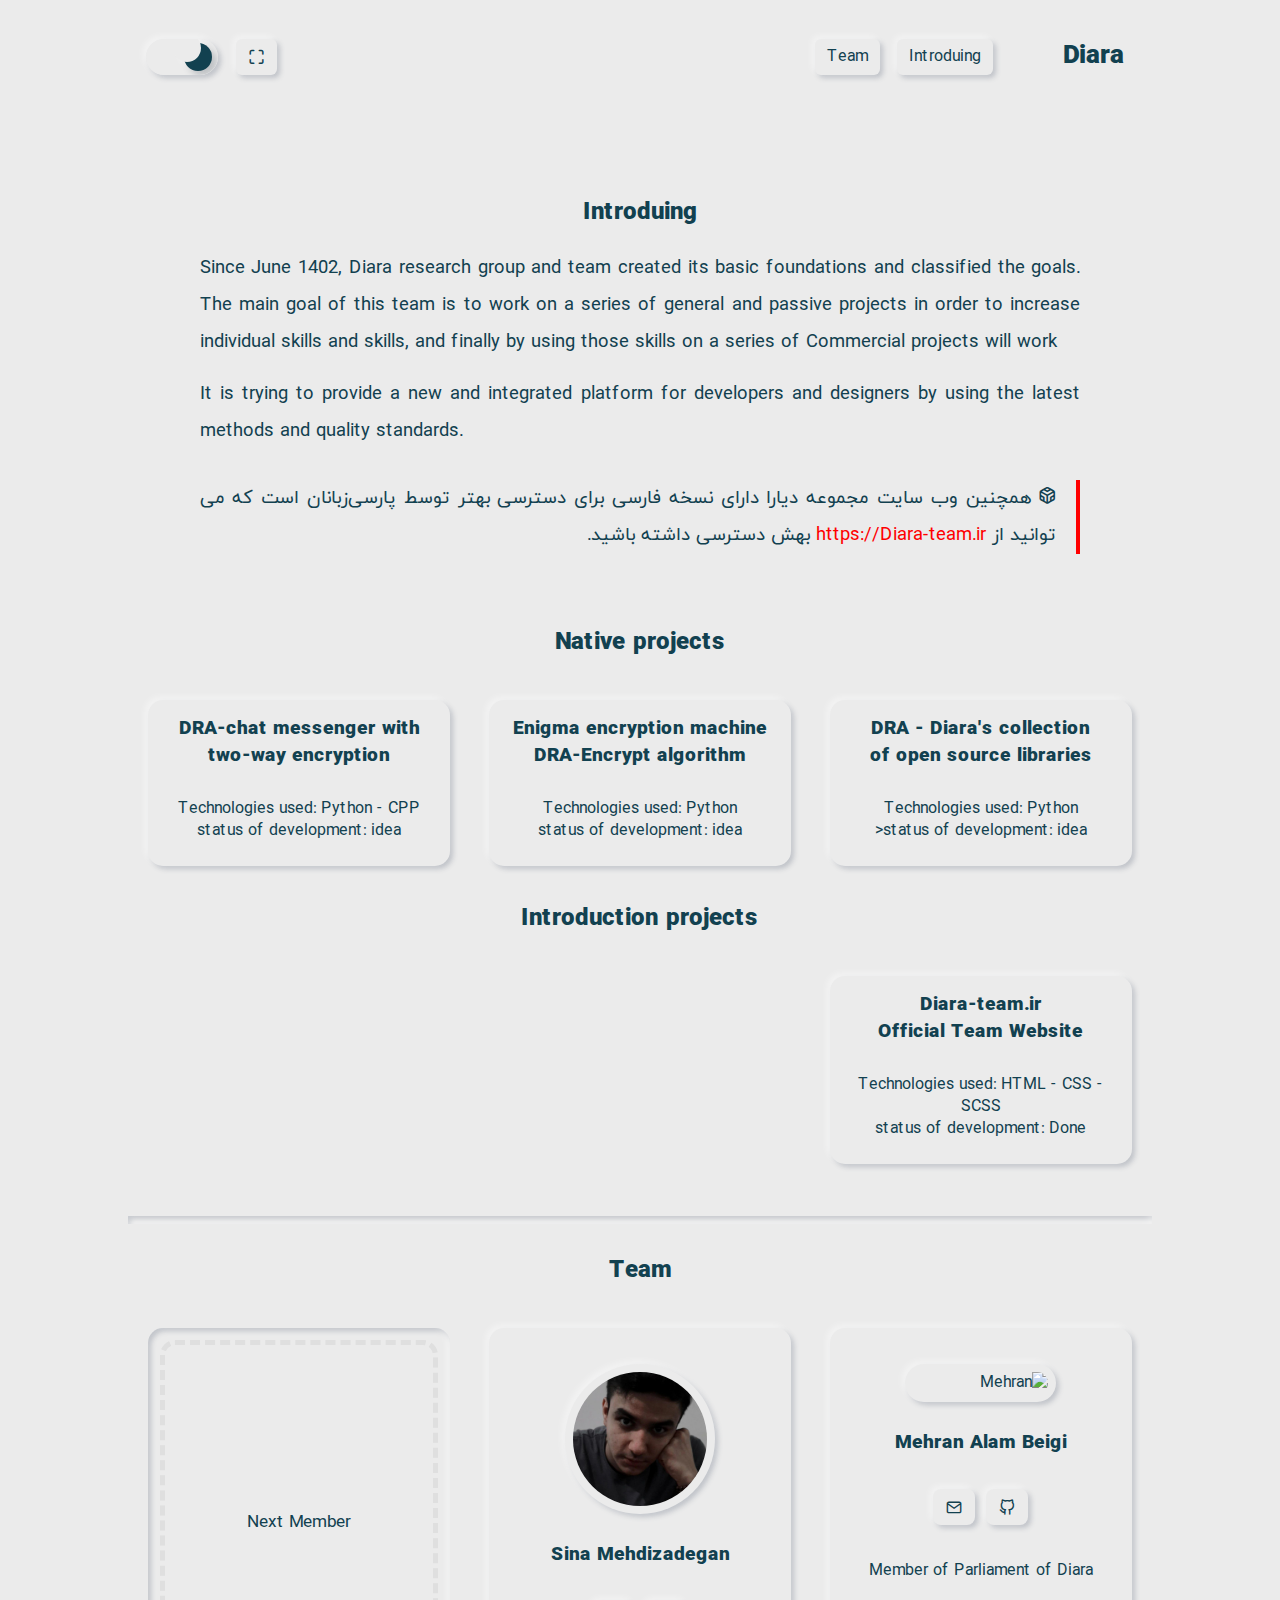
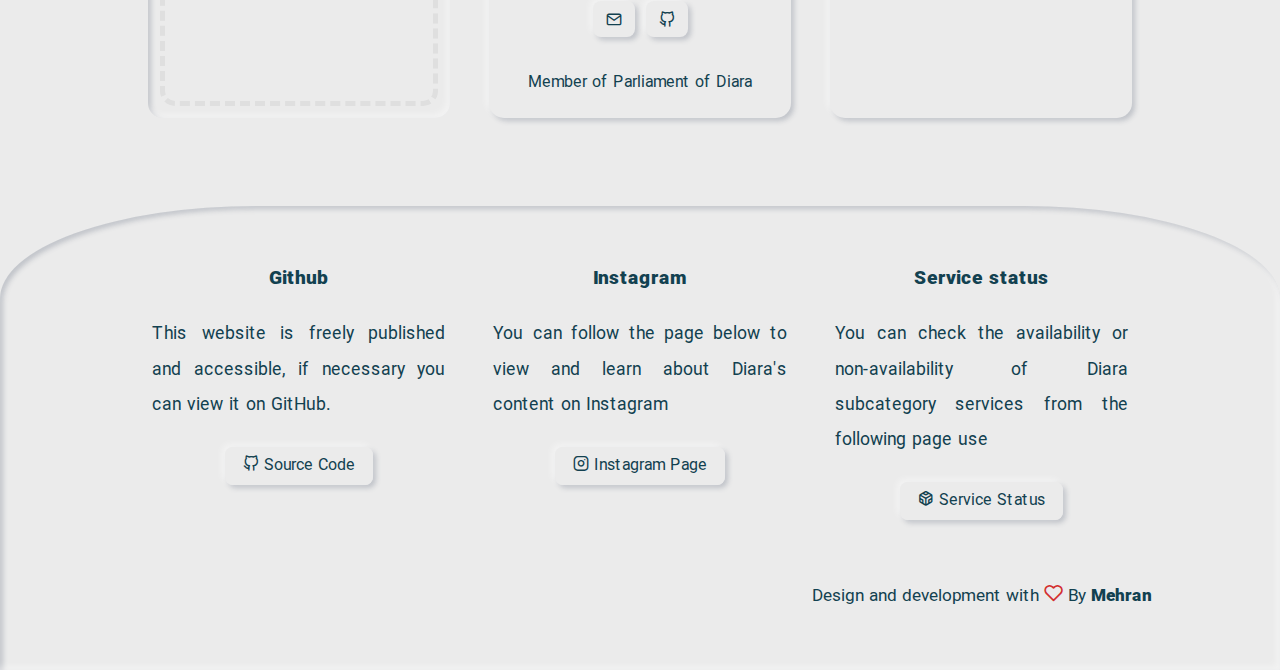
==== commit 3b6c4cd0: "Update en-index.html" ====
--- a/en-index.html
+++ b/en-index.html
@@ -127,20 +127,20 @@
                     <a href="https://github.com/Diara-Token/DRA" target="_blank">
                         <h3>DRA - Diara's collection <br> of open source libraries</h3>
                     </a>
-                    <span>Technologies used: Python<br>State of development: <span style="color: red;">Idea</span></span>
+                    <span>Technologies used: Python<br>status of development: idea<</span>
                 </li>
 
                 <li class="neumorph-1 item-team">
                     <a href="https://github.com/Diara-Token/Enigma" target="_blank">
                         <h3>Enigma encryption machine<br>DRA-Encrypt algorithm</h3>
                     </a>
-                    <span>Technologies used: Python<br>State of development: <span style="color: red;">Idea</span></span>
+                    <span>Technologies used: Python<br>status of development: idea</span>
                 </li>
                 <li class="neumorph-1 item-team">
                     <a href="" target="_blank">
                         <h3>DRA-chat messenger with<br>two-way encryption</h3>
                     </a>
-                    <span>Technologies used: Python - CPP<br>State of development: <span style="color: red;">Idea</span></span>
+                    <span>Technologies used: Python - CPP<br>status of development: idea</span>
                 </li>
             </ul>
 
@@ -151,7 +151,7 @@
                     <a href="https://github.com/diara-token/diara.ir" target="_blank">
                         <h3>Diara-team.ir<br>Official Team Website</h3>
                     </a>
-                    <span>Technologies used: HTML - CSS - SCSS<br>State of development: <span style="color: green;">Done</span></span>
+                    <span>Technologies used: HTML - CSS - SCSS<br>status of development: Done</span>
                 </li>
             </ul>
         </section>
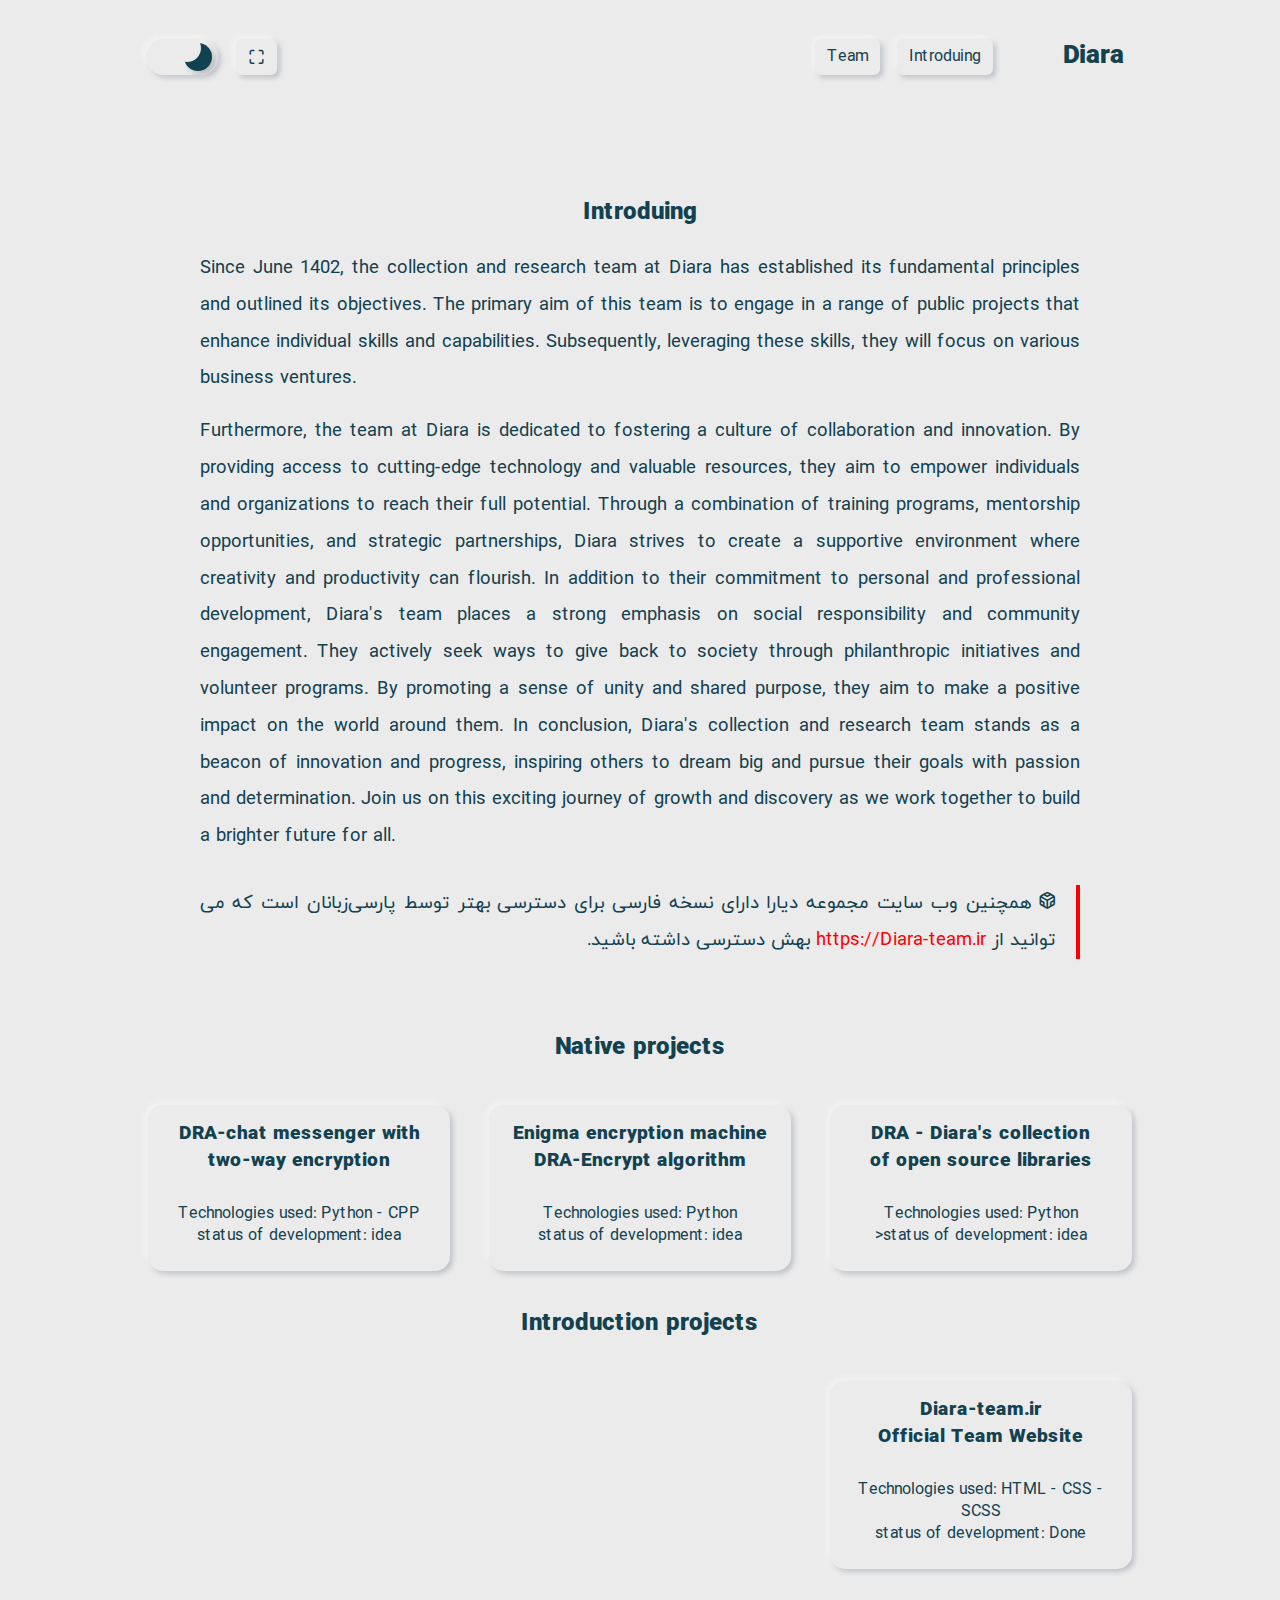
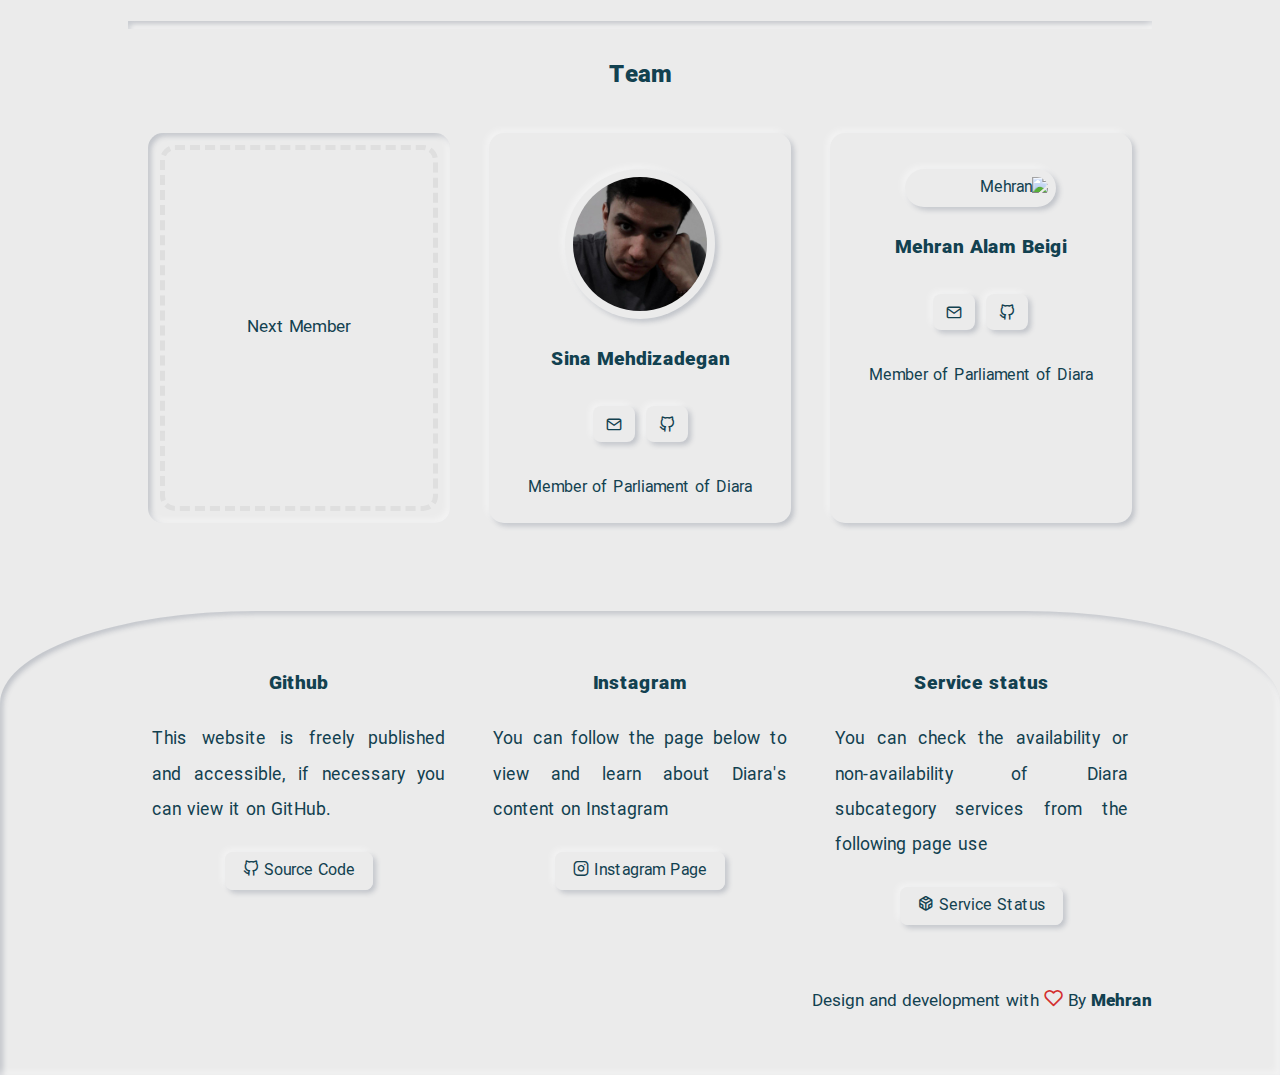
==== commit cd2ef9d4: "Update en-index.html" ====
--- a/en-index.html
+++ b/en-index.html
@@ -98,15 +98,15 @@
                 <h2>Introduing</h2>
 
                 <p dir="ltr">
-                    Since June 1402, Diara research group and team created its basic foundations and classified the
-                    goals. The main goal of this team is to work on a series of general and passive projects in order to
-                    increase individual skills and skills, and finally by using those skills on a series of Commercial
-                    projects will work
+                    Since June 1402, the collection and research team at Diara has established its fundamental principles and outlined its objectives. The primary aim of this team is to engage in a range of public projects that enhance individual skills and capabilities. Subsequently, leveraging these skills, they will focus on various business ventures.
                 </p>
 
                 <p dir="ltr" style="margin-top: 16px;">
-                    It is trying to provide a new and integrated platform for developers and designers by using the
-                    latest methods and quality standards.
+                    Furthermore, the team at Diara is dedicated to fostering a culture of collaboration and innovation. By providing access to cutting-edge technology and valuable resources, they aim to empower individuals and organizations to reach their full potential. Through a combination of training programs, mentorship opportunities, and strategic partnerships, Diara strives to create a supportive environment where creativity and productivity can flourish.
+
+In addition to their commitment to personal and professional development, Diara's team places a strong emphasis on social responsibility and community engagement. They actively seek ways to give back to society through philanthropic initiatives and volunteer programs. By promoting a sense of unity and shared purpose, they aim to make a positive impact on the world around them.
+
+In conclusion, Diara's collection and research team stands as a beacon of innovation and progress, inspiring others to dream big and pursue their goals with passion and determination. Join us on this exciting journey of growth and discovery as we work together to build a brighter future for all.
                 </p>
 
                 <p dir="rtl" style="margin-top: 30px; border-right: 4px solid red; padding-right: 20px;"><i
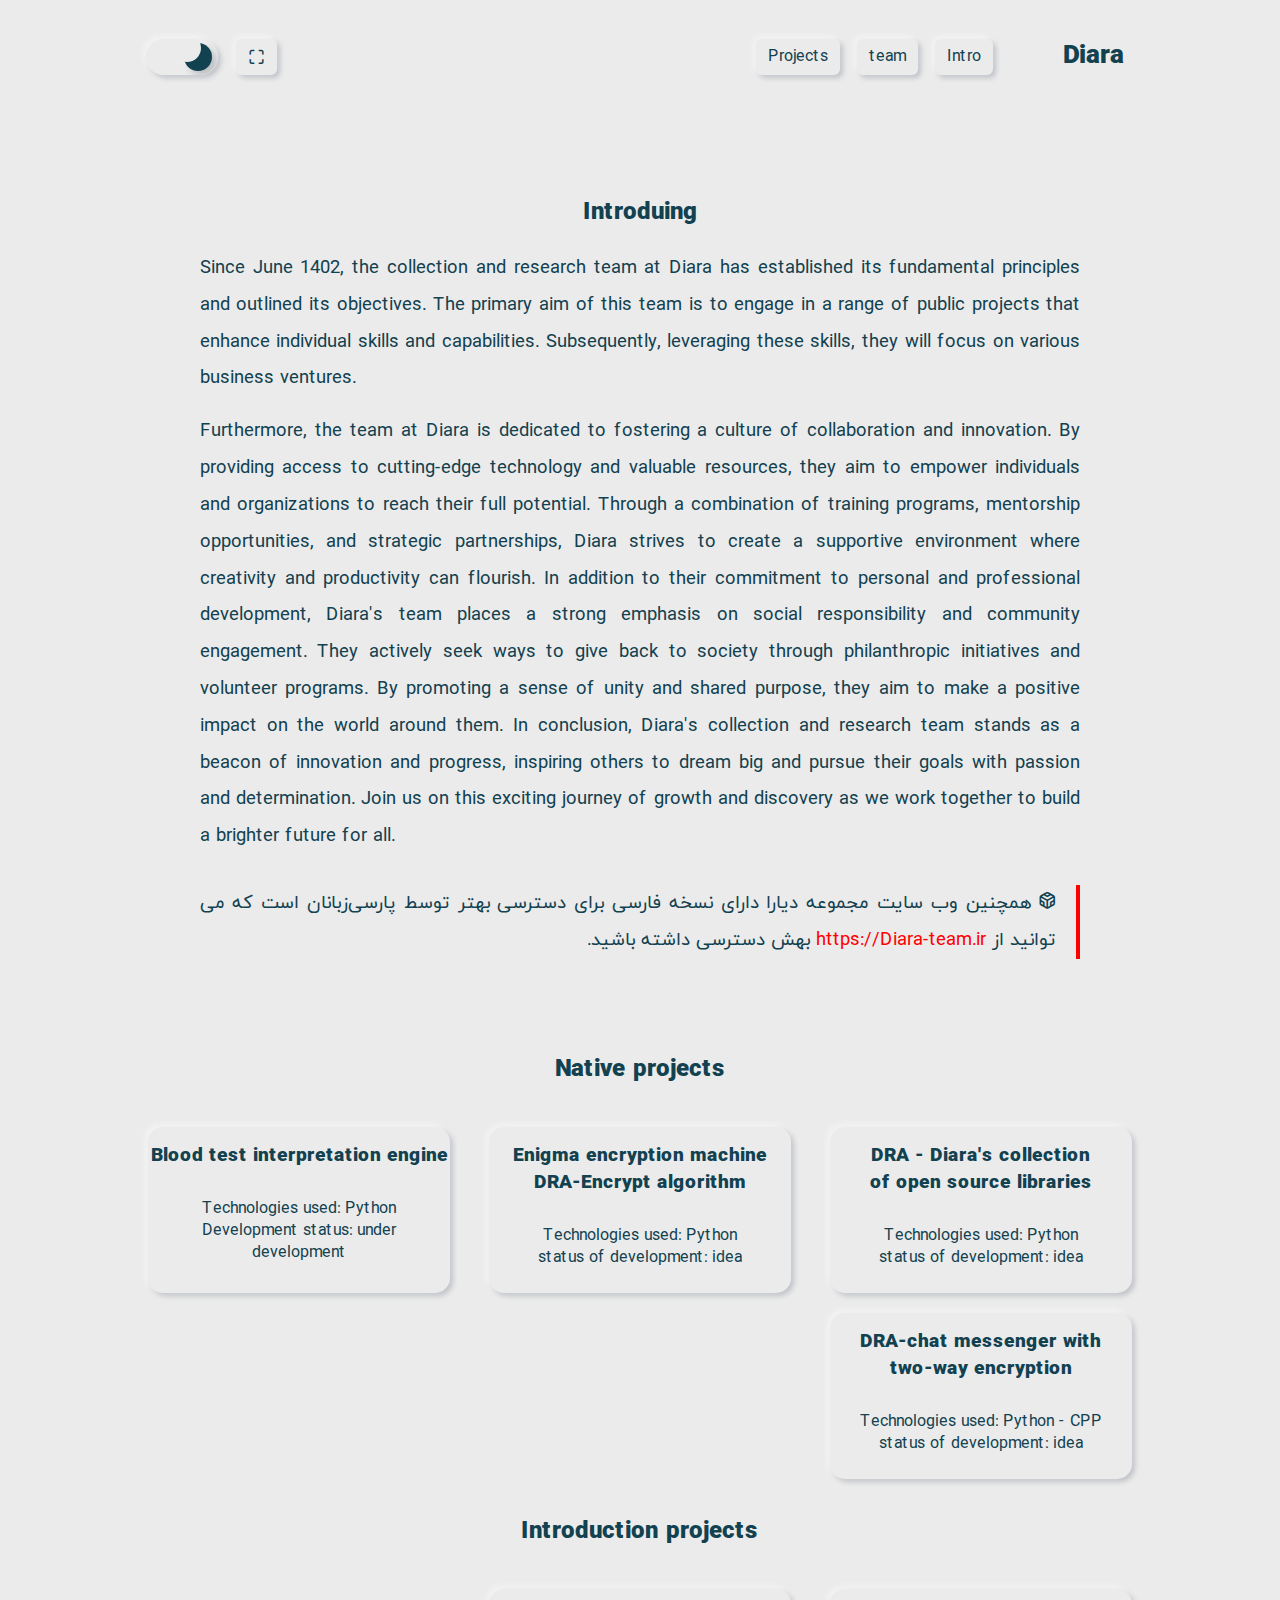
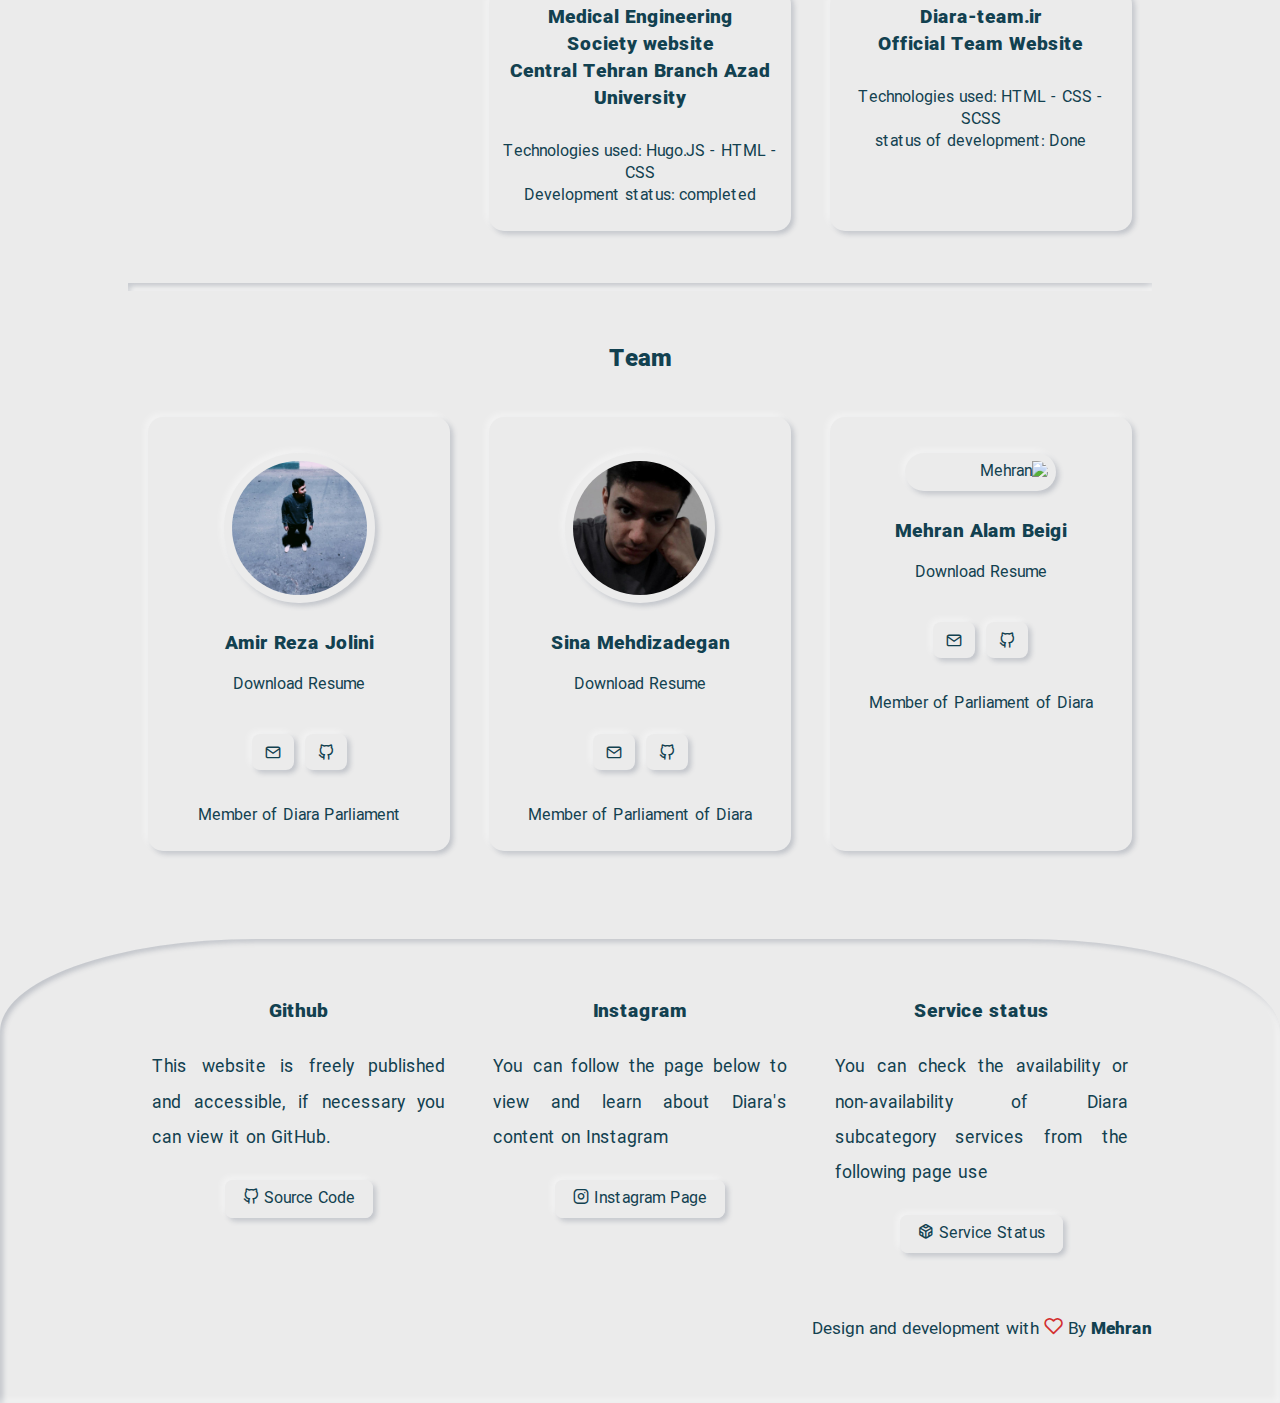
==== commit 0cbcbdd8: "Initial Commit - mehran" ====
--- a/en-index.html
+++ b/en-index.html
@@ -87,8 +87,9 @@
             </ul>
 
             <ul id="menu" class="tablet-and-up">
-                <li class="neumorph-1 clickable"><a href="#section-intro">Introduing</a></li>
-                <li class="neumorph-1 clickable"><a href="#section-team">Team</a></li>
+                <li class="neumorph-1 clickable"><a href="#section-intro">Intro</a></li>
+                <li class="neumorph-1 clickable"><a href="#section-teamsi">team</a></li>
+                <li class="neumorph-1 clickable"><a href="#section-teamsiy">Projects</a></li>
             </ul>
 
         </header>
@@ -119,7 +120,8 @@
             </section>
         
         <section id="section-team" class="sections">
-
+            <div id="section-teamsiy"></div>
+            <br>
             <h2 class="title">Native projects</h2>
 
             <ul id="team-ul">
@@ -127,7 +129,7 @@
                     <a href="https://github.com/Diara-Token/DRA" target="_blank">
                         <h3>DRA - Diara's collection <br> of open source libraries</h3>
                     </a>
-                    <span>Technologies used: Python<br>status of development: idea<</span>
+                    <span>Technologies used: Python<br>status of development: idea</span>
                 </li>
 
                 <li class="neumorph-1 item-team">
@@ -137,6 +139,12 @@
                     <span>Technologies used: Python<br>status of development: idea</span>
                 </li>
                 <li class="neumorph-1 item-team">
+                    <a href="https://github.com/Mehranalam/Interpretation-blood-test-results" target="_blank">
+                        <h3>Blood test interpretation engine</h3>
+                    </a>
+                    <span>Technologies used: Python<br>Development status: under development</span>
+                </li>
+                <li style="margin-top: 20px;" class="neumorph-1 item-team">
                     <a href="" target="_blank">
                         <h3>DRA-chat messenger with<br>two-way encryption</h3>
                     </a>
@@ -153,21 +161,31 @@
                     </a>
                     <span>Technologies used: HTML - CSS - SCSS<br>status of development: Done</span>
                 </li>
+
+                <li class="neumorph-1 item-team">
+                    <a href="https://github.com/Mehranalam/Medical-Engineering-Association" target="_blank">
+                        <h3>Medical Engineering<br> Society website <br> Central Tehran Branch Azad University</h3>
+                    </a>
+                    <span>Technologies used: Hugo.JS - HTML - CSS<br>Development status: completed</span>
+                </li>
             </ul>
         </section>
 
         <hr>
 
         <section id="section-team" class="sections">
-
+            <div id="section-teamsi"></div>
+            <br>
             <h2 class="title">Team</h2>
 
             <ul id="team-ul">
                 <li class="neumorph-1 item-team">
                     <img class="neumorph-1 no-select" src="https://avatars.githubusercontent.com/u/77109284?v=4" alt="Mehran">
-                    <a href="profile/mehran.html" target="_blank">
+                    <div>
                         <h3>Mehran Alam Beigi</h3>
-                    </a>
+                        <a href="assets/CV/Mehran Alam Beigi - CV.pdf"><p align="center">Download Resume</p></a>
+                        <br>
+                    </div>
                     <ul>
                         <li class="neumorph-1 clickable"><a href="https://github.com/mehranalam" target="_blank"><i class="icon-github"></i></a></li>
                         <li class="neumorph-1 clickable"><a href="mailto:mehraxxn@gmail.com" target="_blank"><i class="icon-mail"></i></a></li>
@@ -176,10 +194,12 @@
                 </li>                
                 
                 <li class="neumorph-1 item-team" id="point-h">
-                    <img class="neumorph-1 no-select" src="assets/images/team/IMG_20240202_164024_997.jpg" alt="sina">
-                    <a href="profile/sina.html" target="_blank">
+                    <img class="neumorph-1 no-select" src="assets/images/team/sina.jpg" alt="sina">
+                    <div>
                         <h3>Sina Mehdizadegan</h3>
-                    </a>
+                        <a href=""><p align="center">Download Resume</p></a>
+                        <br>
+                    </div>
                     <ul>
                         <!-- 
                         <li class="neumorph-1 clickable"><a href="/" target="_blank"><i class="icon-instagram"></i></a>
@@ -188,15 +208,28 @@
                         -->
                         <li class="neumorph-1 clickable"><a href="https://github.com/ssinamm" target="_blank"><i class="icon-github"></i></a>
                         </li>
-                        <li class="neumorph-1 clickable"><a href="/" target="_blank"><i class="icon-mail"></i></a></li>
+                        <li class="neumorph-1 clickable"><a href="mailto:sinamahdizadegan.gmail.com" target="_blank"><i class="icon-mail"></i></a></li>
                     </ul>
                     <span>Member of Parliament of Diara</span>
                 </li>
                 
-
-                <li class="neumorph-1 item-team inset-1 empty">
+                <li class="neumorph-1 item-team" id="point-h">
+                    <img class="neumorph-1 no-select" src="assets/images/team/amirreza.jpg" alt="sina">
+                    <div>
+                        <h3>Amir Reza Jolini</h3>
+                        <a href="assets/CV/MyResume-648[www.cvbuilder.me].pdf"><p align="center">Download Resume</p></a>
+                        <br>
+                    </div>
+                    <ul>
+                        <li class="neumorph-1 clickable"><a href="/" target="_blank"><i class="icon-github"></i></a>
+                        </li>
+                        <li class="neumorph-1 clickable"><a href="mailto:ajirantehran@gmail.com" target="_blank"><i class="icon-mail"></i></a></ li>
+                    </ul>
+                    <span>Member of Diara Parliament</span>
+                </li>
+                <!--<li class="neumorph-1 item-team inset-1 empty">
                     <p>Next Member</p>
-                </li>
+                </li>-->
             </ul>
 
         </section>
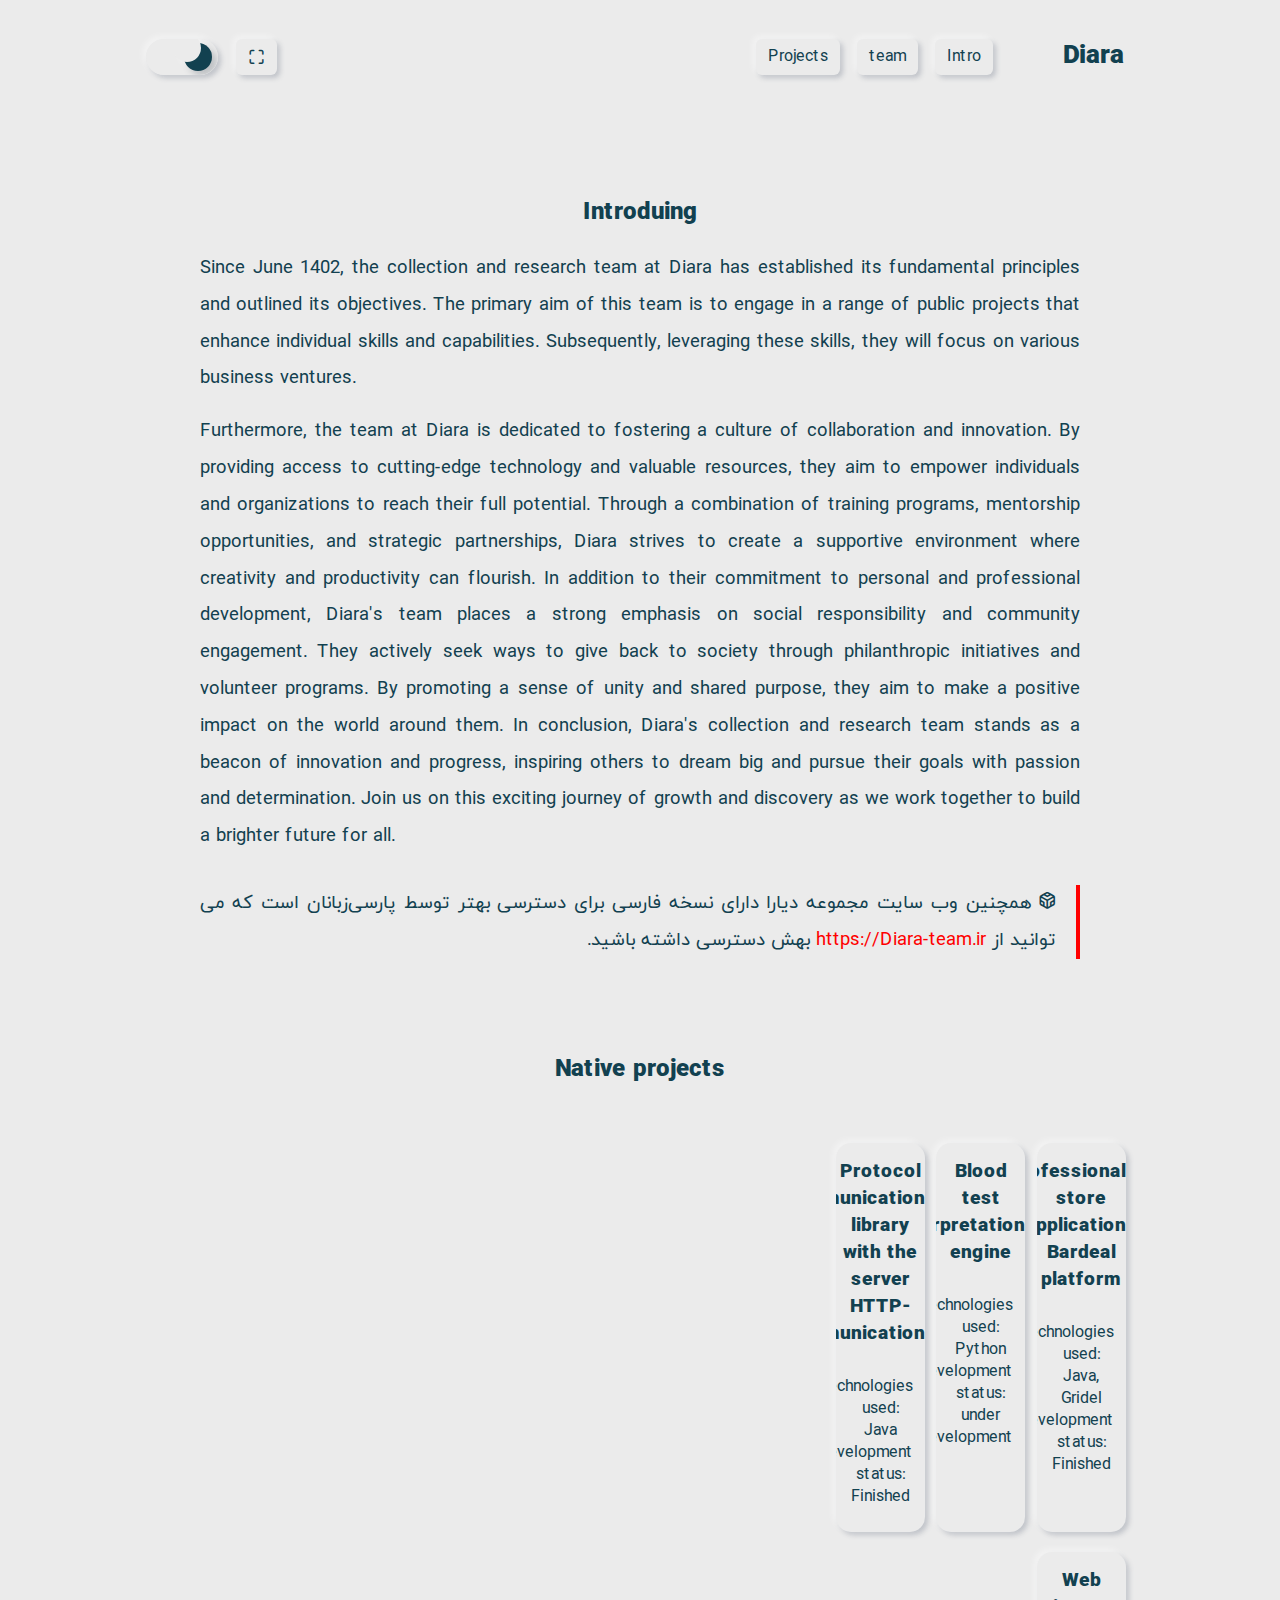
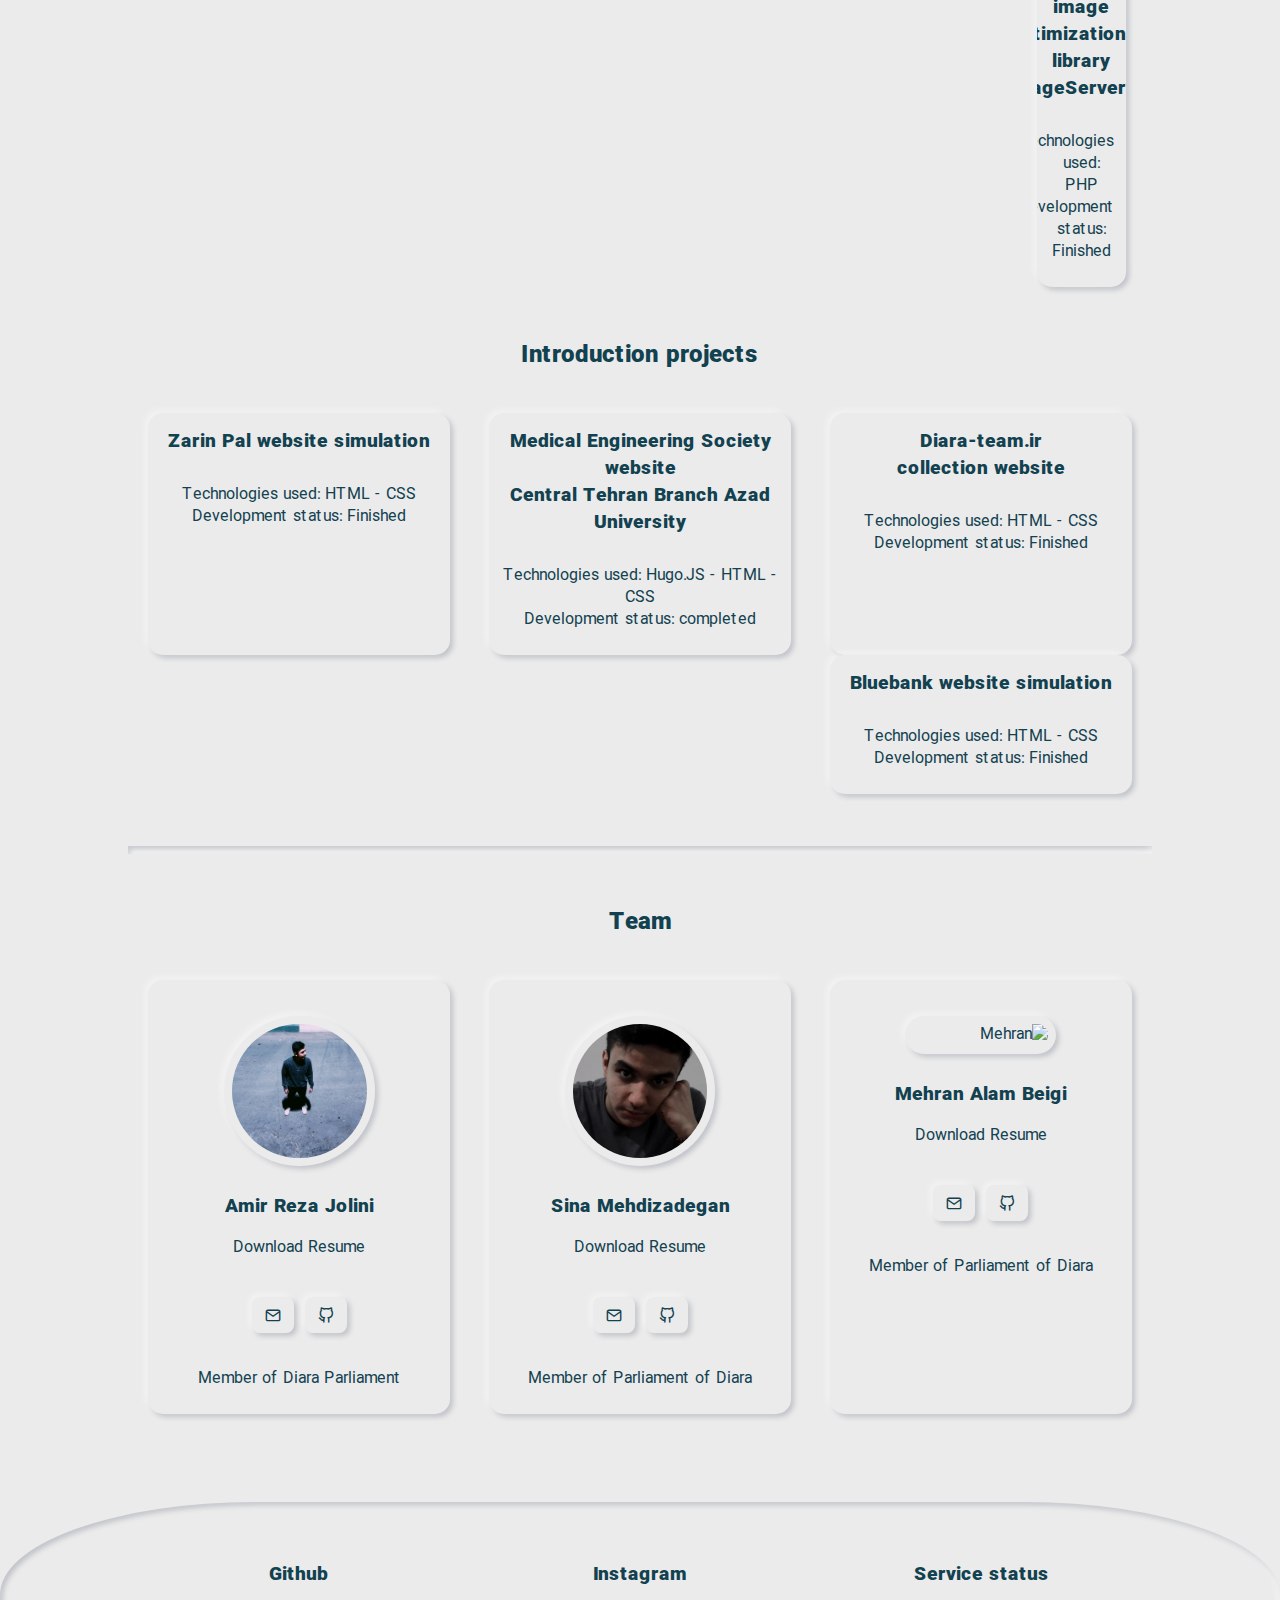
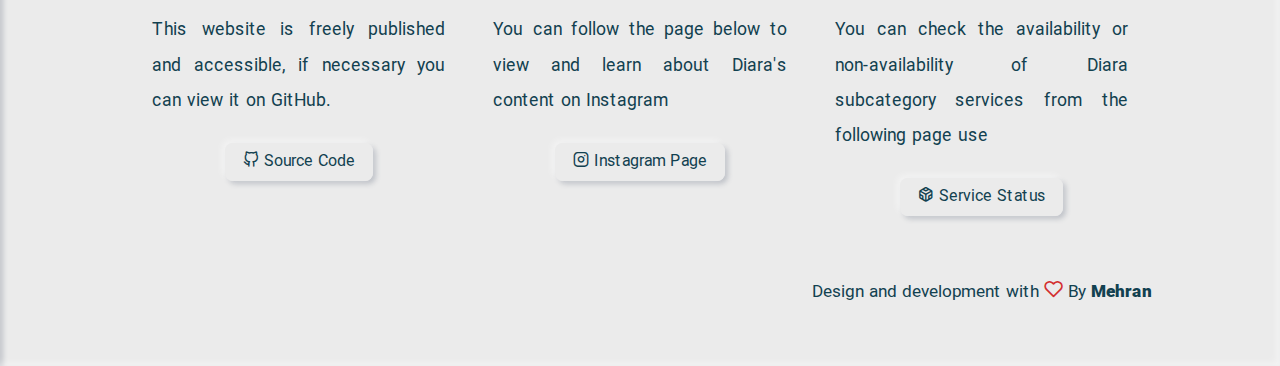
==== commit efdca764: "Update en-index.html" ====
--- a/en-index.html
+++ b/en-index.html
@@ -125,50 +125,63 @@
             <h2 class="title">Native projects</h2>
 
             <ul id="team-ul">
-                <li class="neumorph-1 item-team">
-                    <a href="https://github.com/Diara-Token/DRA" target="_blank">
-                        <h3>DRA - Diara's collection <br> of open source libraries</h3>
-                    </a>
-                    <span>Technologies used: Python<br>status of development: idea</span>
-                </li>
-
-                <li class="neumorph-1 item-team">
-                    <a href="https://github.com/Diara-Token/Enigma" target="_blank">
-                        <h3>Enigma encryption machine<br>DRA-Encrypt algorithm</h3>
-                    </a>
-                    <span>Technologies used: Python<br>status of development: idea</span>
-                </li>
-                <li class="neumorph-1 item-team">
-                    <a href="https://github.com/Mehranalam/Interpretation-blood-test-results" target="_blank">
-                        <h3>Blood test interpretation engine</h3>
-                    </a>
-                    <span>Technologies used: Python<br>Development status: under development</span>
-                </li>
-                <li style="margin-top: 20px;" class="neumorph-1 item-team">
-                    <a href="" target="_blank">
-                        <h3>DRA-chat messenger with<br>two-way encryption</h3>
-                    </a>
-                    <span>Technologies used: Python - CPP<br>status of development: idea</span>
-                </li>
-            </ul>
-
-            <h2 style="margin-top: 20px;" class="title">Introduction projects</h2>
-            <ul id="team-ul">
-
-                <li class="neumorph-1 item-team">
-                    <a href="https://github.com/diara-token/diara.ir" target="_blank">
-                        <h3>Diara-team.ir<br>Official Team Website</h3>
-                    </a>
-                    <span>Technologies used: HTML - CSS - SCSS<br>status of development: Done</span>
-                </li>
-
-                <li class="neumorph-1 item-team">
-                    <a href="https://github.com/Mehranalam/Medical-Engineering-Association" target="_blank">
-                        <h3>Medical Engineering<br> Society website <br> Central Tehran Branch Azad University</h3>
-                    </a>
-                    <span>Technologies used: Hugo.JS - HTML - CSS<br>Development status: completed</span>
-                </li>
-            </ul>
+                <l<ul id="team-ul">
+                 <li class="neumorph-1 item-team">
+                     <a href="https://github.com/Mehranalam/Bardeal" target="_blank">
+                         <h3>Professional store application<br>Bardeal platform</h3>
+                     </a>
+                     <span>Technologies used: Java, Gridel<br>Development status: Finished</span>
+                 </li>
+
+                 <li class="neumorph-1 item-team">
+                     <a href="https://github.com/Mehranalam/Interpretation-blood-test-results" target="_blank">
+                         <h3>Blood test interpretation engine</h3>
+                     </a>
+                     <span>Technologies used: Python<br>Development status: under development</span>
+                 </li>
+
+                 <li class="neumorph-1 item-team">
+                     <a href="https://github.com/Mehranalam/HTTP-Communication" target="_blank">
+                         <h3>Protocol communication library with the server<br>HTTP-Communication</h3>
+                     </a>
+                     <span>Technologies used: Java<br>Development status: Finished</span>
+                 </li>
+                 <li style="margin-top: 20px;" class="neumorph-1 item-team">
+                     <a href="https://github.com/Mehranalam/DPXImageServer" target="_blank">
+                         <h3>Web image optimization library<br>DPXImageServer</h3>
+                     </a>
+                     <span>Technologies used: PHP<br>Development status: Finished</span>
+                 </li>
+             </ul>
+
+             <h2 style="margin-top: 20px;" class="title">Introduction projects</h2>
+             <ul id="team-ul">
+
+                 <li class="neumorph-1 item-team">
+                     <a href="https://github.com/diara-token/diara.ir" target="_blank">
+                         <h3>Diara-team.ir<br>collection website</h3>
+                     </a>
+                     <span>Technologies used: HTML - CSS<br>Development status: Finished</span>
+                 </li>
+                 <li class="neumorph-1 item-team">
+                     <a href="https://github.com/Mehranalam/Medical-Engineering-Association" target="_blank">
+                         <h3>Medical Engineering Society website <br> Central Tehran Branch Azad University</h3>
+                     </a>
+                     <span>Technologies used: Hugo.JS - HTML - CSS<br>Development status: completed</span>
+                 </li>
+                 <li class="neumorph-1 item-team">
+                     <a href="https://github.com/Mehranalam/Zarinpal-cloning" target="_blank">
+                         <h3>Zarin Pal website simulation</h3>
+                     </a>
+                     <span>Technologies used: HTML - CSS<br>Development status: Finished</span>
+                 </li>
+                 <li class="neumorph-1 item-team">
+                     <a href="https://github.com/Mehranalam/blu-cloning" target="_blank">
+                         <h3>Bluebank website simulation</h3>
+                     </a>
+                     <span>Technologies used: HTML - CSS<br>Development status: Finished</span>
+                 </li>
+             </ul>
         </section>
 
         <hr>
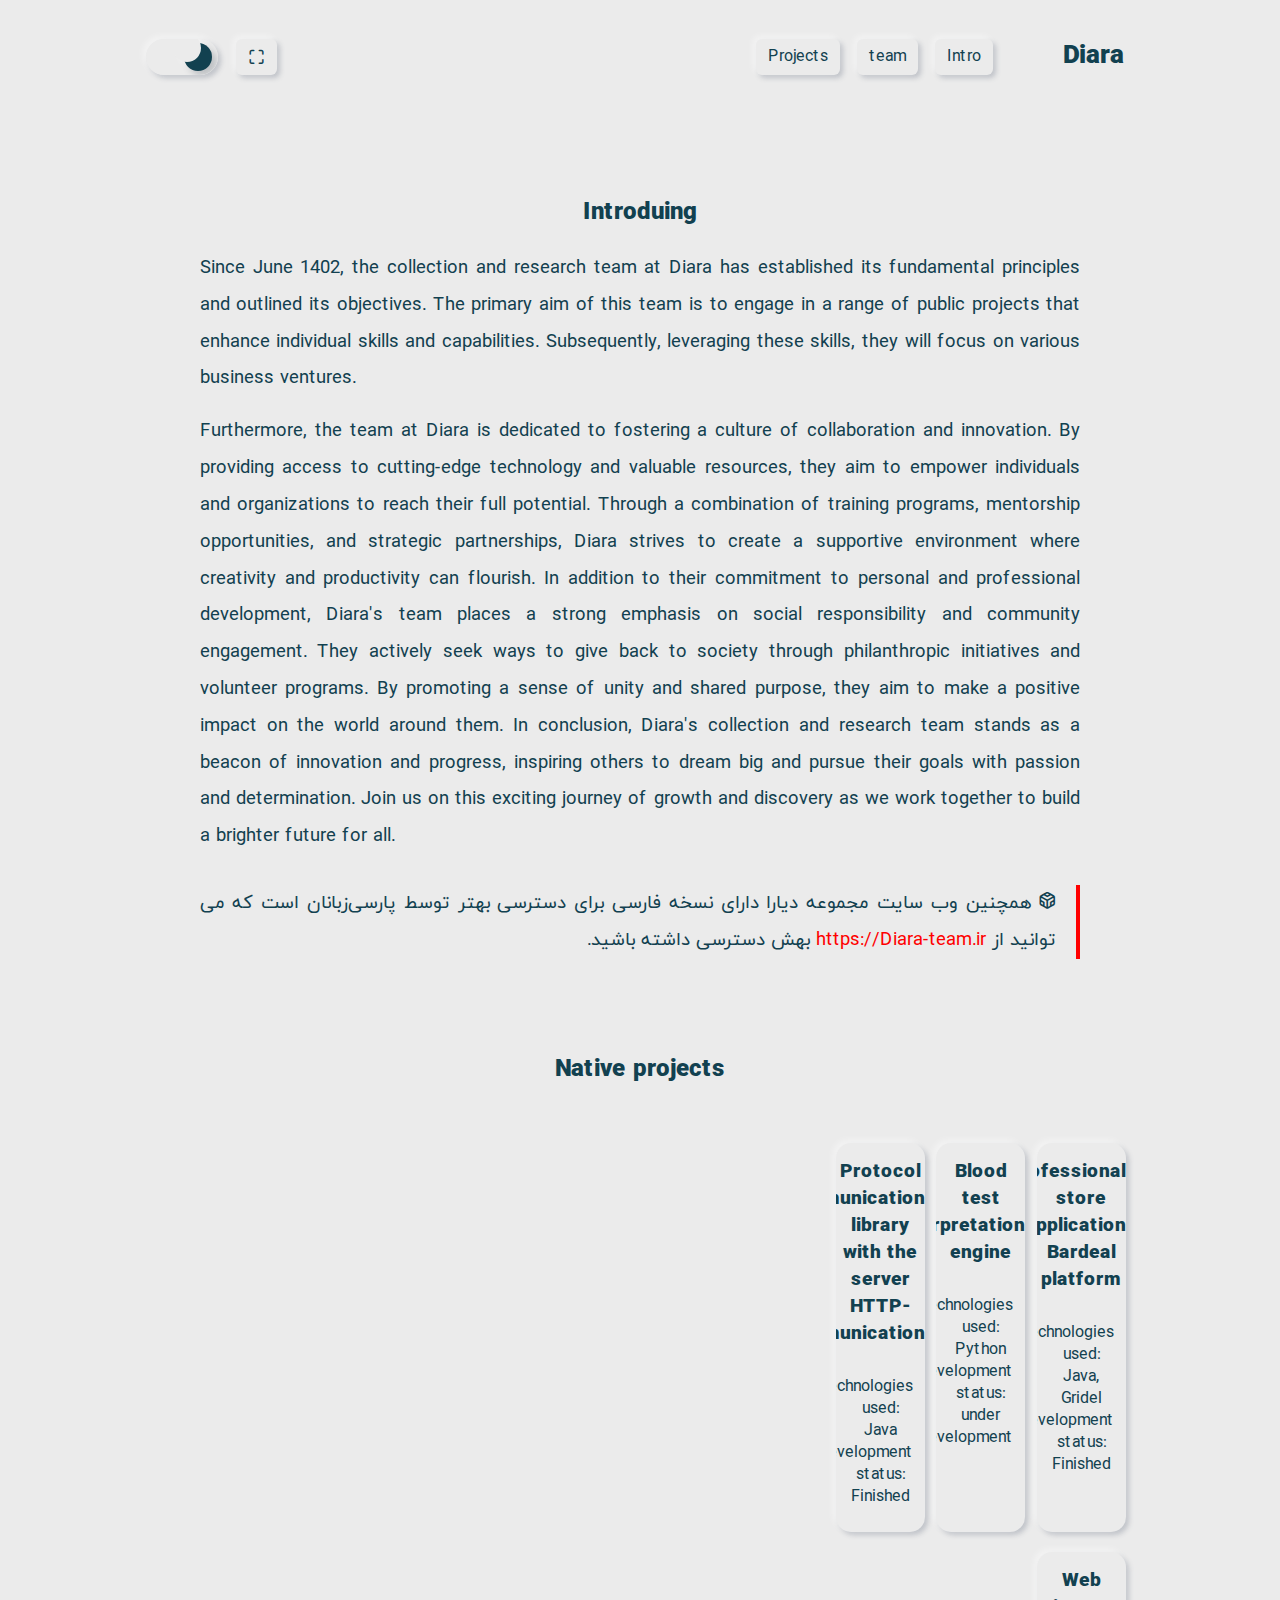
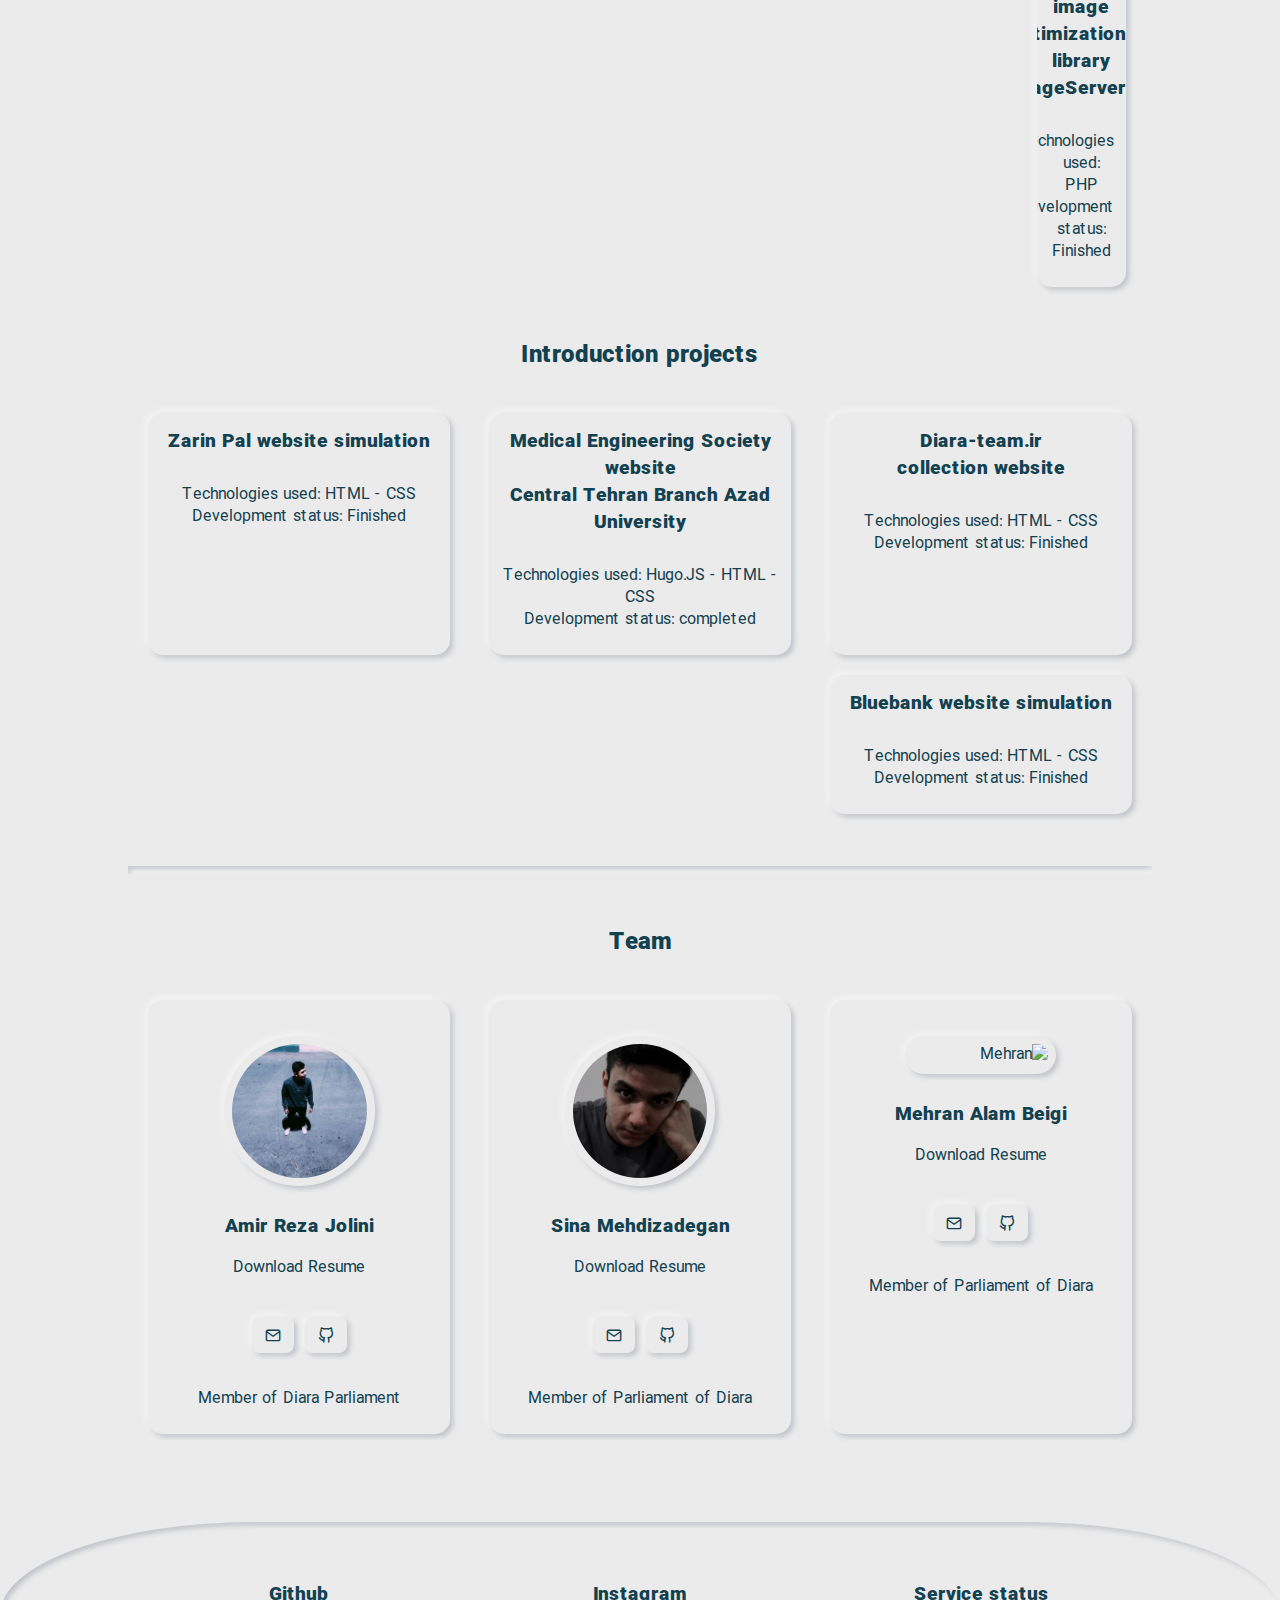
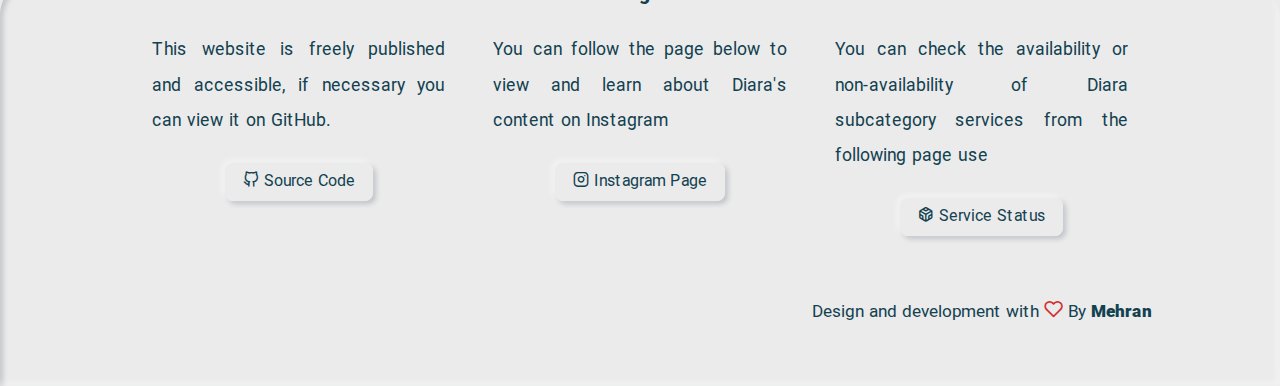
==== commit 7e9e0080: "Update en-index.html" ====
--- a/en-index.html
+++ b/en-index.html
@@ -175,7 +175,7 @@
                      </a>
                      <span>Technologies used: HTML - CSS<br>Development status: Finished</span>
                  </li>
-                 <li class="neumorph-1 item-team">
+                 <li style="margin-top: 20px;" class="neumorph-1 item-team">
                      <a href="https://github.com/Mehranalam/blu-cloning" target="_blank">
                          <h3>Bluebank website simulation</h3>
                      </a>
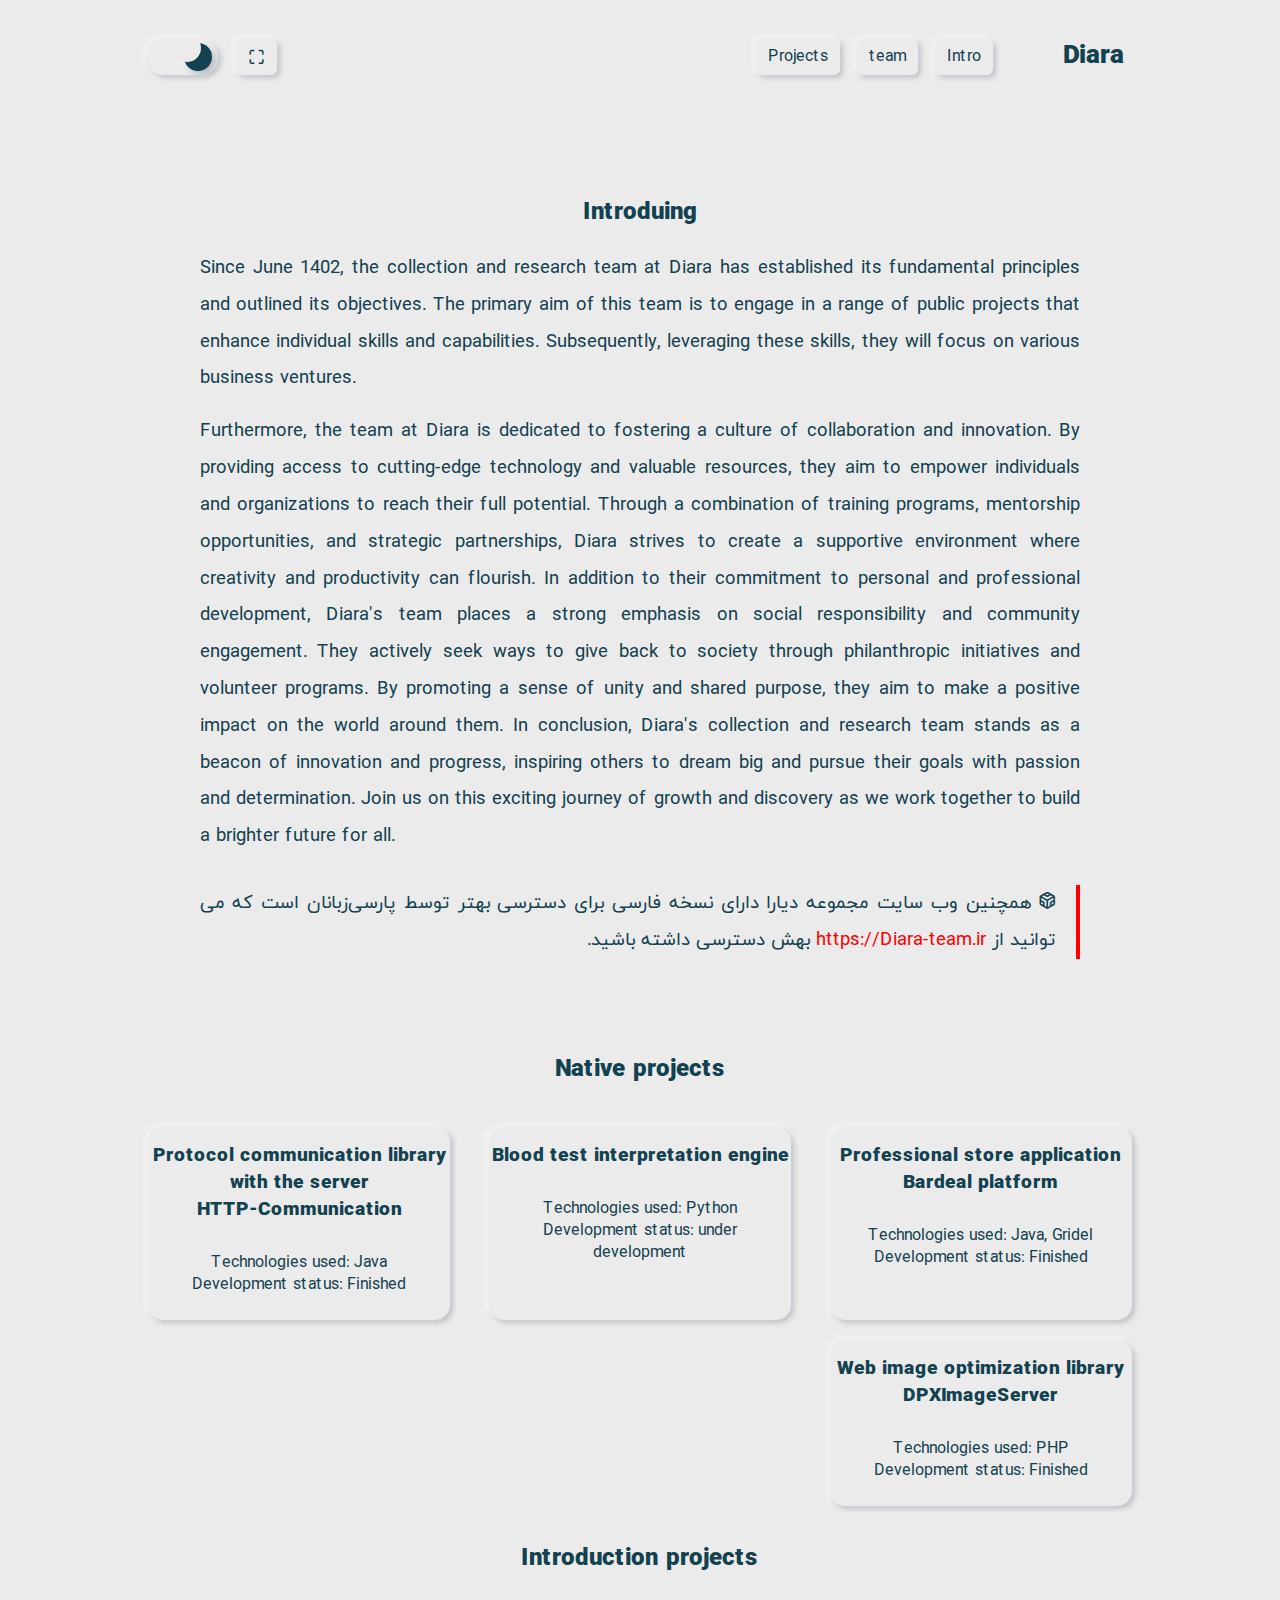
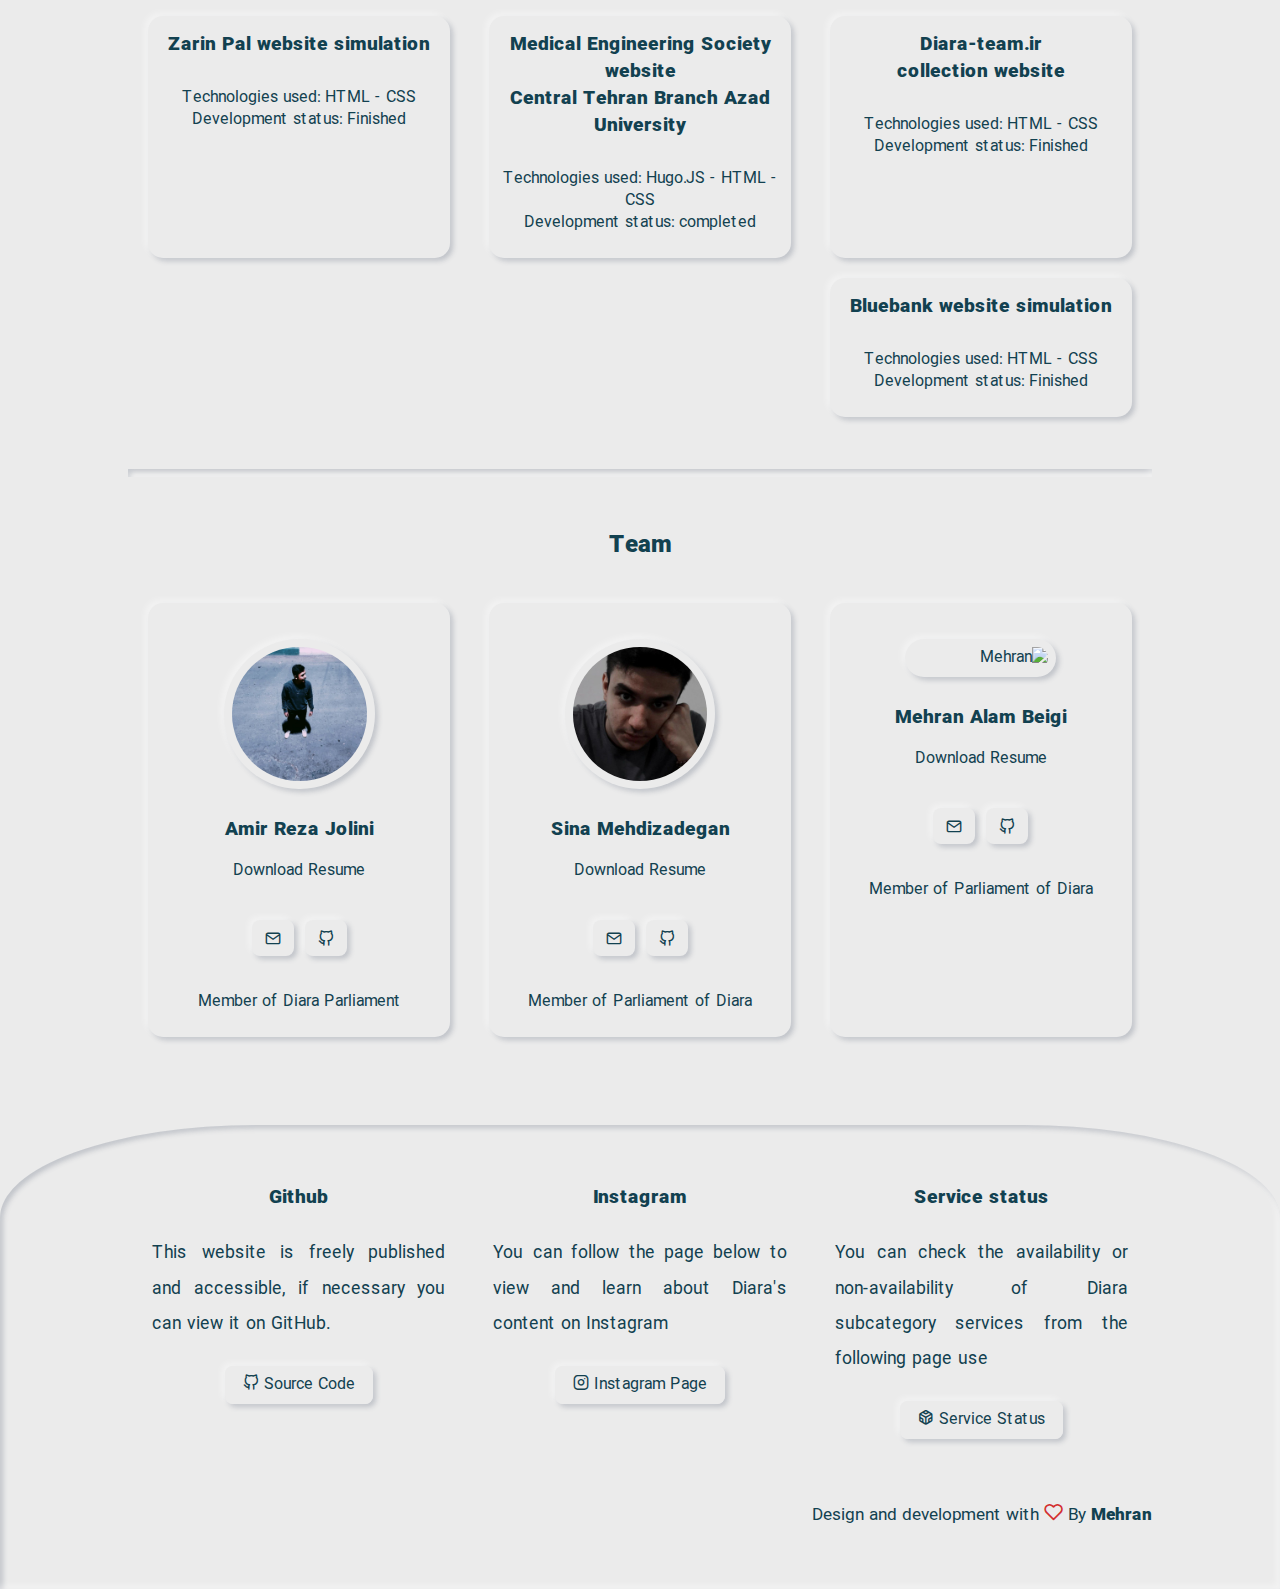
==== commit 81595e8c: "Update en-index.html" ====
--- a/en-index.html
+++ b/en-index.html
@@ -125,7 +125,6 @@
             <h2 class="title">Native projects</h2>
 
             <ul id="team-ul">
-                <l<ul id="team-ul">
                  <li class="neumorph-1 item-team">
                      <a href="https://github.com/Mehranalam/Bardeal" target="_blank">
                          <h3>Professional store application<br>Bardeal platform</h3>
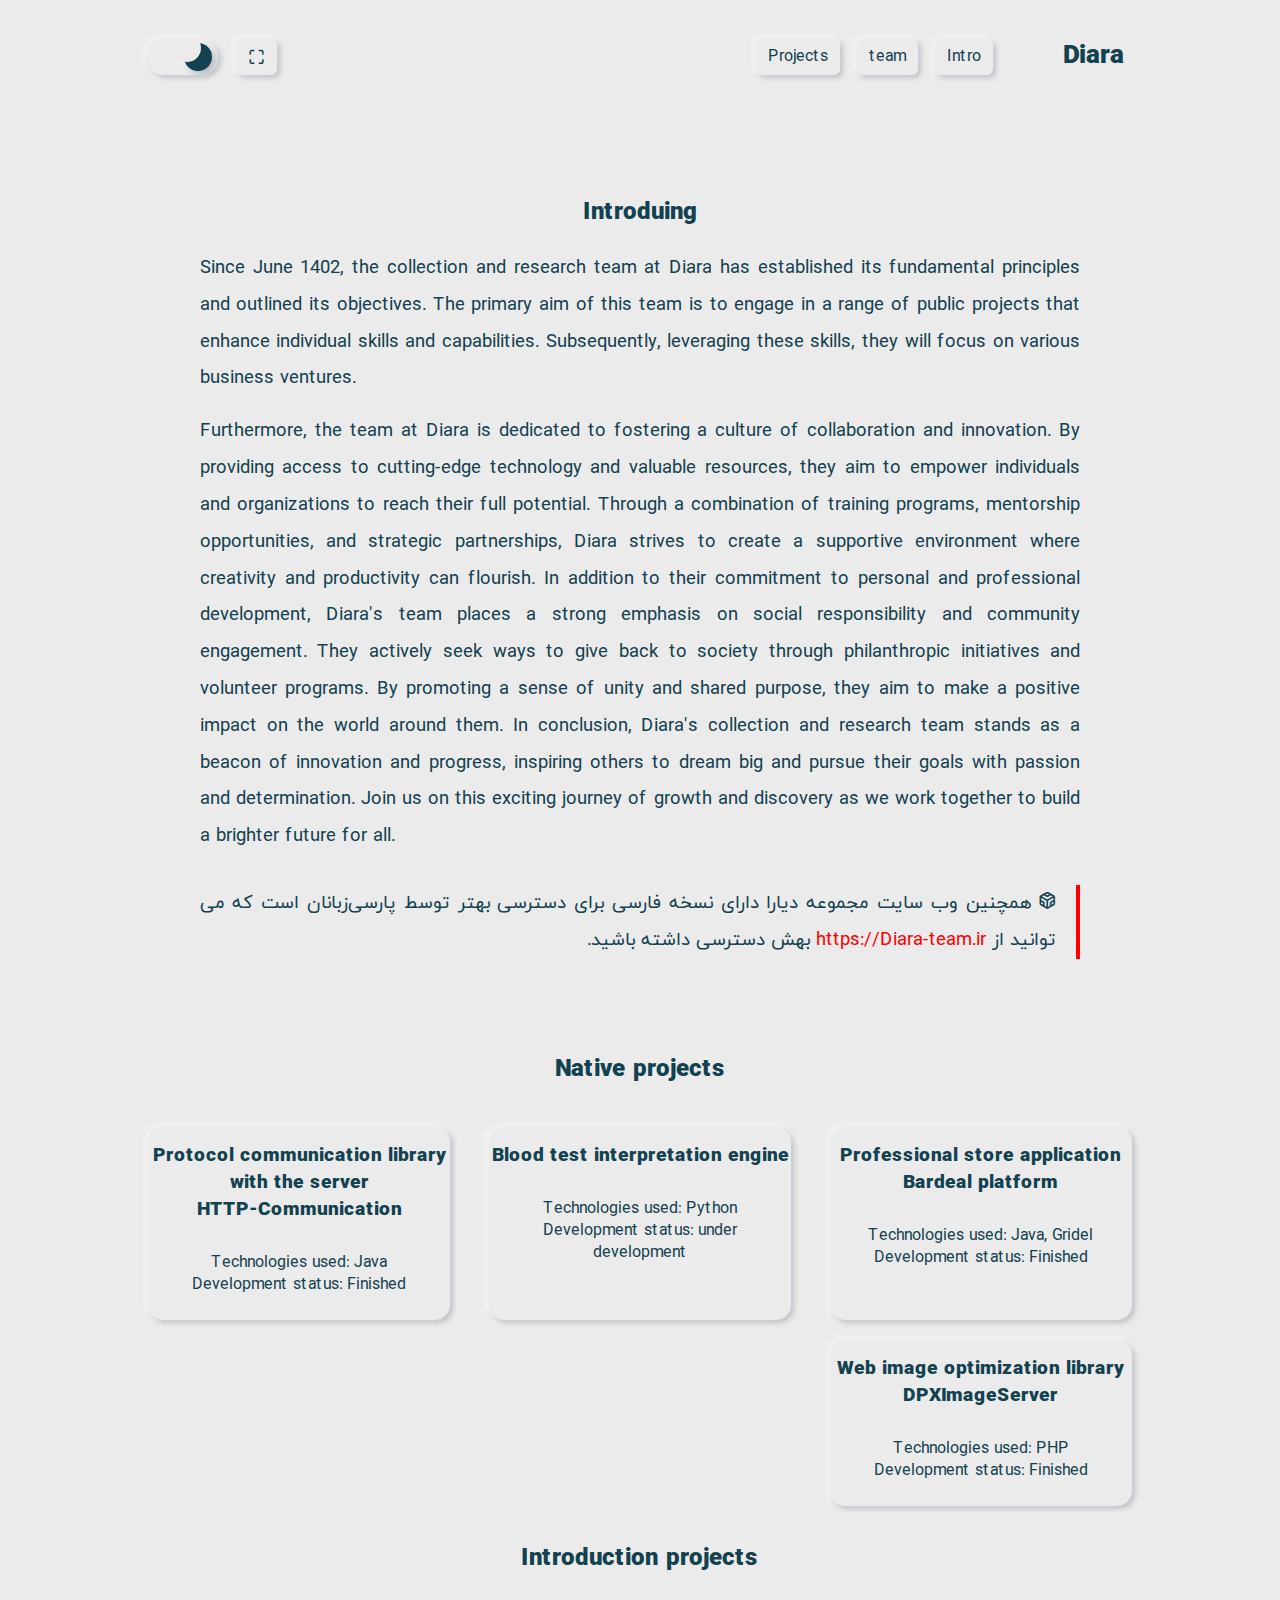
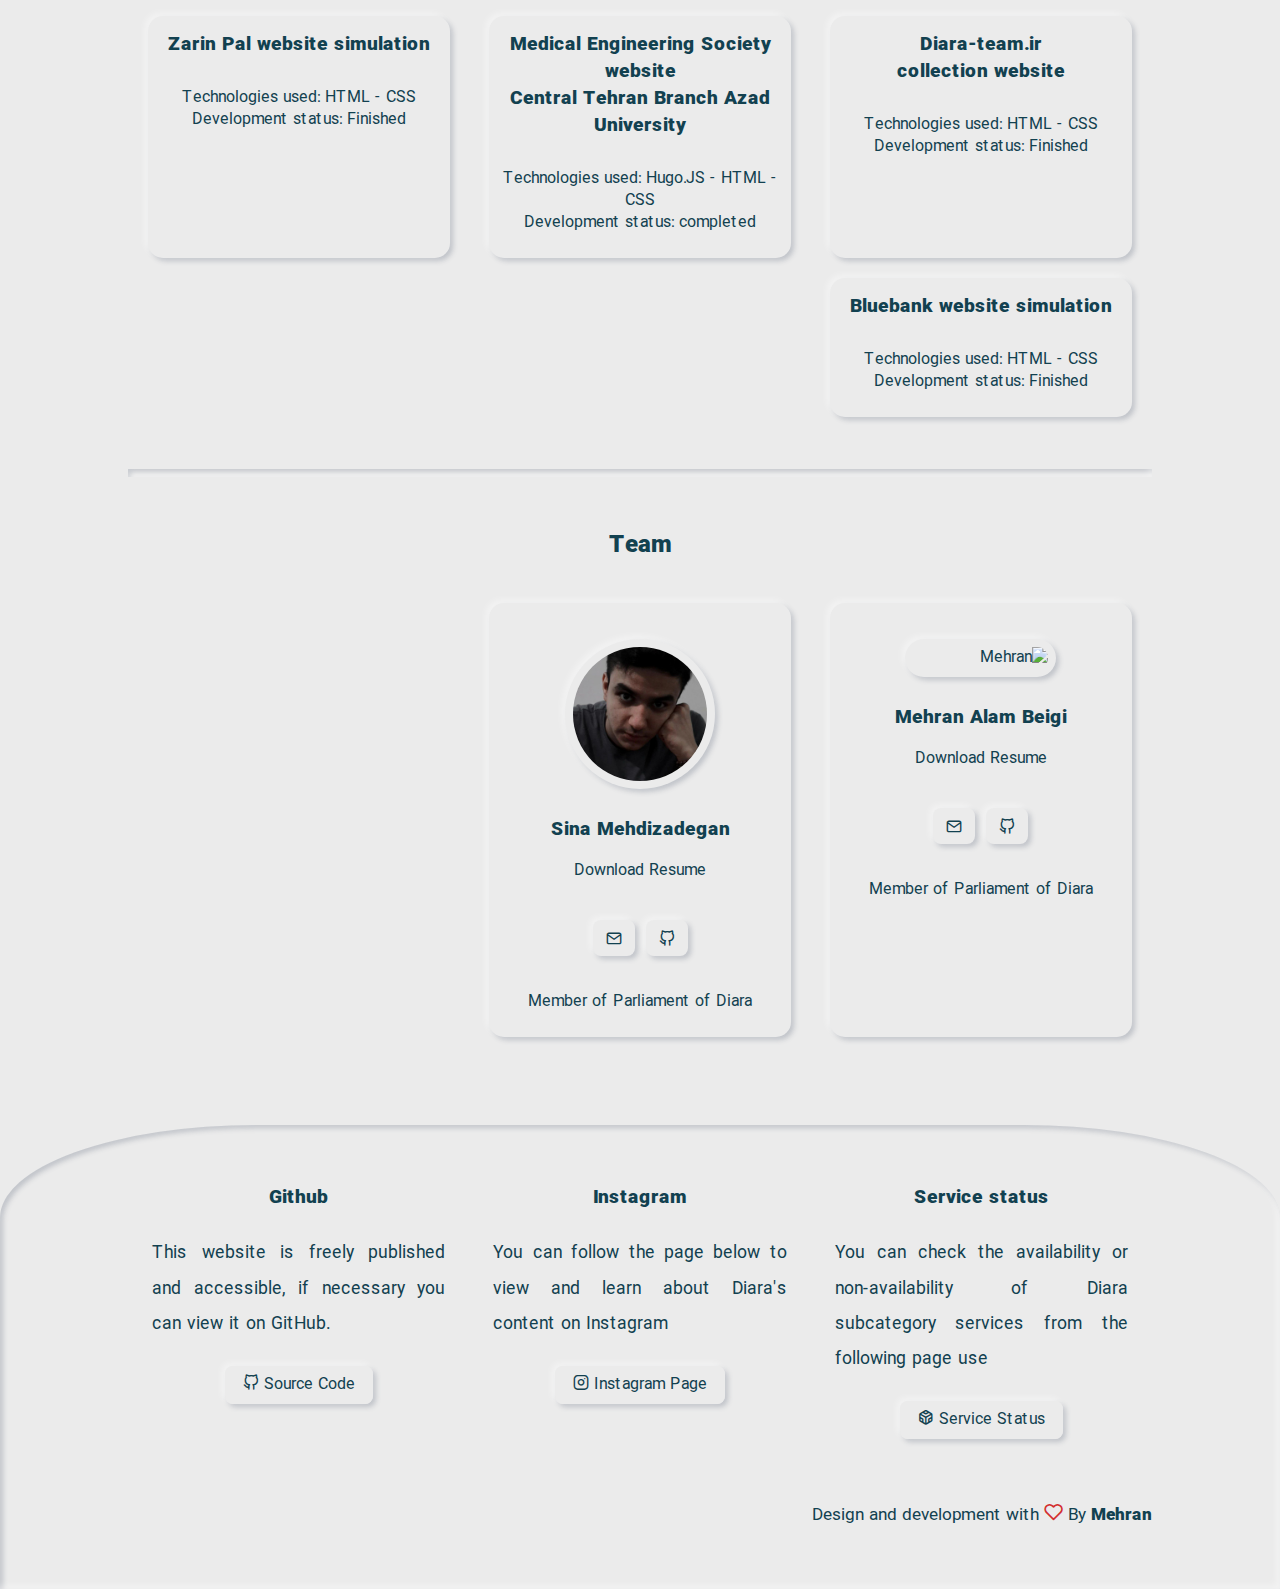
==== commit c985136f: "Update en-index.html" ====
--- a/en-index.html
+++ b/en-index.html
@@ -225,6 +225,11 @@
                     <span>Member of Parliament of Diara</span>
                 </li>
                 
+                
+                <!--<li class="neumorph-1 item-team inset-1 empty">
+                    <p>Next Member</p>
+                </li>
+                
                 <li class="neumorph-1 item-team" id="point-h">
                     <img class="neumorph-1 no-select" src="assets/images/team/amirreza.jpg" alt="sina">
                     <div>
@@ -238,10 +243,8 @@
                         <li class="neumorph-1 clickable"><a href="mailto:ajirantehran@gmail.com" target="_blank"><i class="icon-mail"></i></a></ li>
                     </ul>
                     <span>Member of Diara Parliament</span>
-                </li>
-                <!--<li class="neumorph-1 item-team inset-1 empty">
-                    <p>Next Member</p>
-                </li>-->
+            </li>
+                -->
             </ul>
 
         </section>
